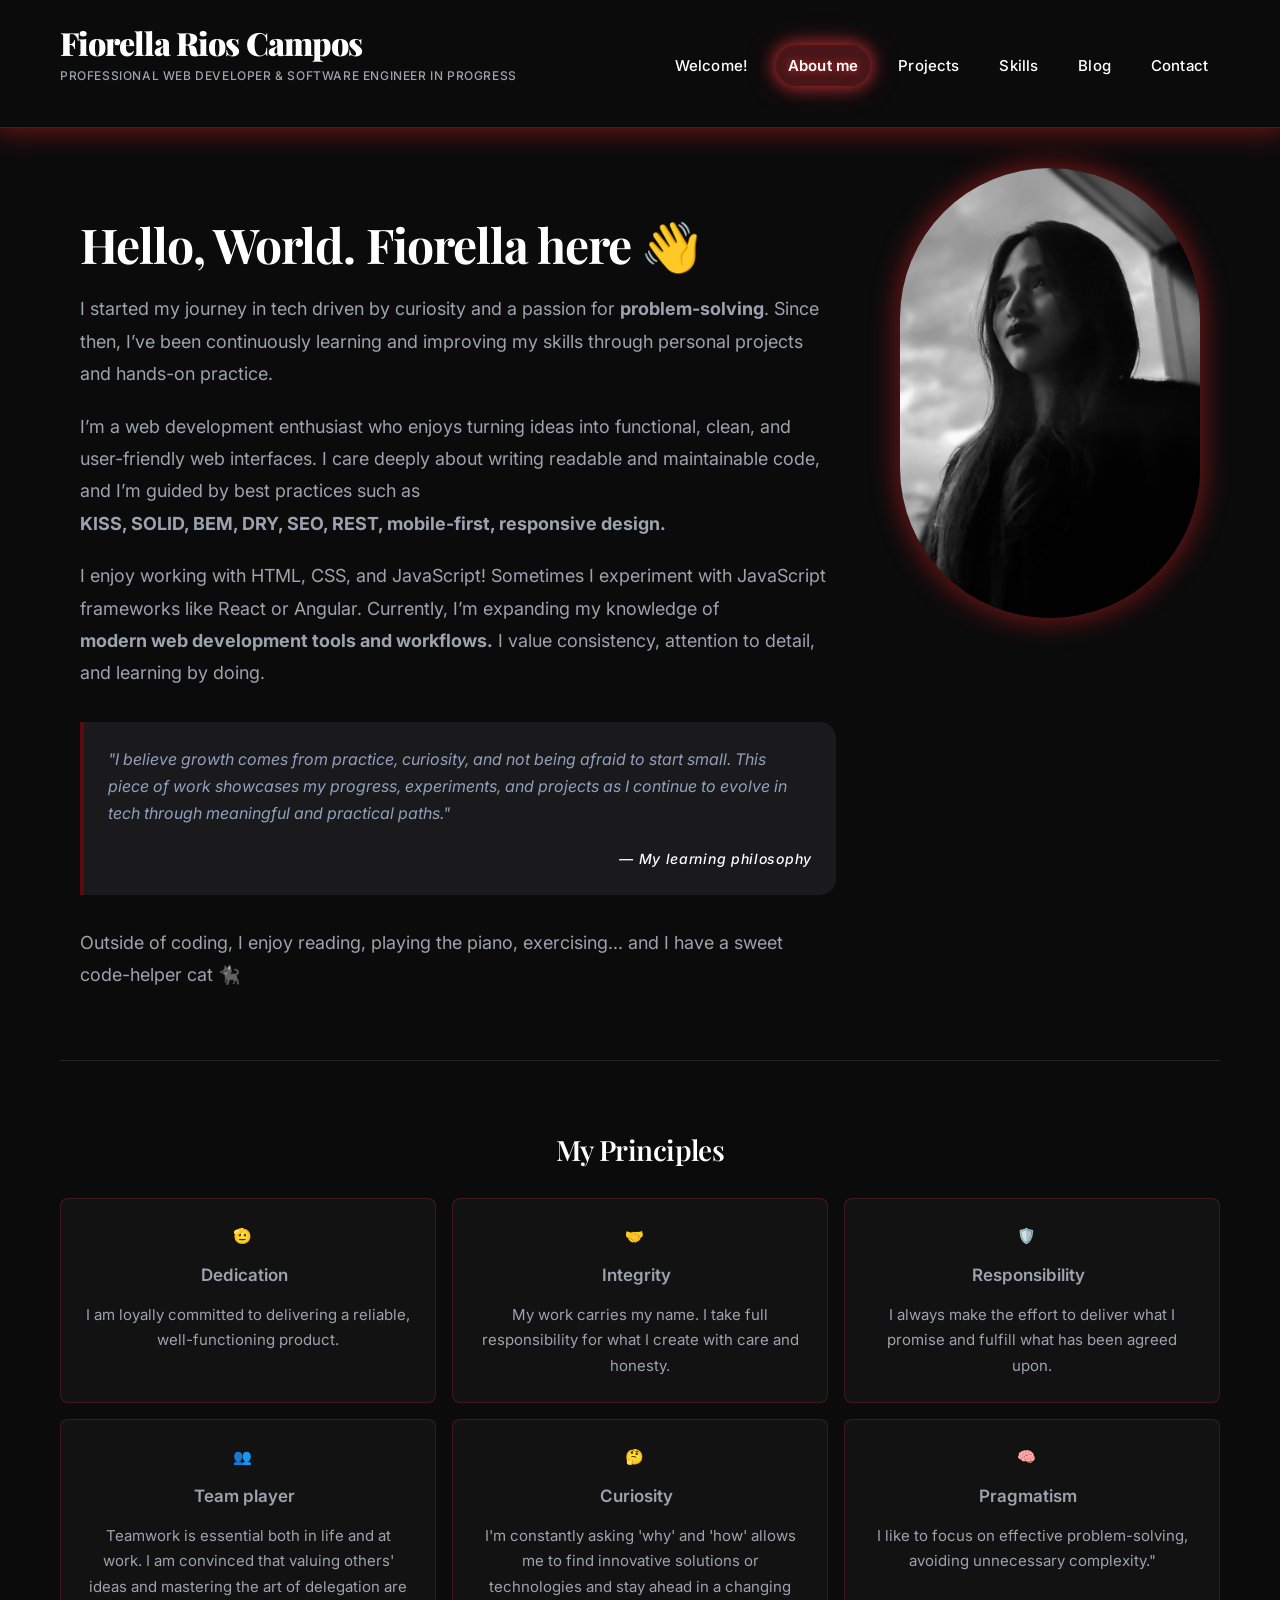
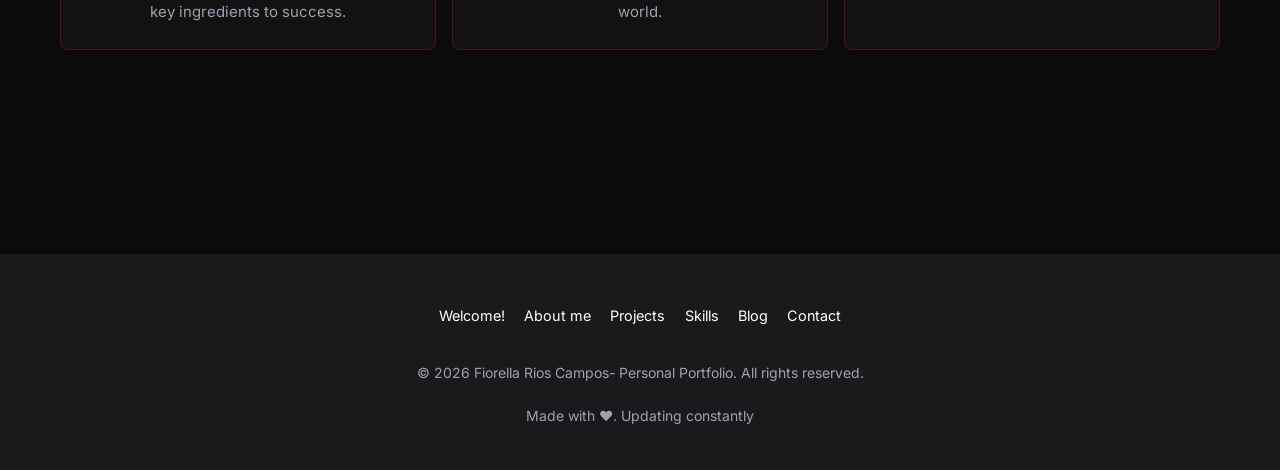
==== about.html @ c5bcc2fb "My first portfolio push" ====
<!DOCTYPE html>
<html lang="en">
<head>
    <meta charset="UTF-8">
    <meta name="viewport" content="width=device-width, initial-scale=1.0">
    <title>About me | Fiorella Rios Campos</title>


     <meta name="description" content="About Fiorella Rios Campos.">
    <meta name="keywords" content="Fiorella Rios Campos, Web Development, Portfolio, Projects, Software, Programming, Fullstack, Frontend, About, Who">
    <meta name="author" content="Fiorella Rios Campos">
    <meta name="robots" content="index,follow">
    
    <meta property="og:title" content="About me - Fiorella">
  <meta property="og:description"
    content="This is something you should know about me professionally.">
  <meta property="og:image" content="/assets/img/about_2.jpg">
  <meta property="og:url" content="https://github.com/Fiorella318/Fiorella-Rios-Campos.github.io">
  <meta property="og:type" content="website">
  <meta property="og:site_name" content="My personal Portfolio">

    <meta name="twitter:card" content="summary_large_image">
  <meta name="twitter:title" content="Fiorella, About me">
  <meta name="twitter:description" content="About Fiorella.">
  <meta name="twitter:image" content="/assets/img/about_2.jpg">
  <meta name="twitter:creator" content="@Fiore1228080348">

    <link rel="canonical" href="https://github.com/Fiorella318/Fiorella-Rios-Campos.github.io">

    <link rel="icon" type="image/png" href="/assets/icons/favicon-96x96.png" sizes="96x96" />
<link rel="icon" type="image/svg+xml" href="/assets/icons/favicon.svg" />
<link rel="shortcut icon" href="/assets/icons/favicon.ico" />
<link rel="apple-touch-icon" sizes="180x180" href="/assets/icons/apple-touch-icon.png" />
<meta name="apple-mobile-web-app-title" content="Fiorella's portfolio" />
<link rel="manifest" href="./site.webmanifest" />


    <link rel="preconnect" href="https://fonts.googleapis.com" />
    <link rel="preconnect" href="https://fonts.gstatic.com" crossorigin />
    <link
    href="https://fonts.googleapis.com/css2?family=Inter:wght@300;400;500;600;700&family=Playfair+Display:wght@400;700;900&display=swap"
    rel="stylesheet" />

    <link rel="stylesheet" href="/assets/css/styles.css" />
</head>
<body>
    <header class="header">
        <div class="header__container">
            <div class="header__brand">
                <h1 class="header__name">Fiorella Rios Campos</h1>
                <p class="header__tagline">Professional Web Developer & Software Engineer in progress</p>
            </div>

        <nav class="nav">
            <ul class="nav__list">
                <li class="nav__item">
                    <a href="./index.html" class="nav__link">Welcome!</a>
                </li>
                <li class="nav__item">
                    <a href="#about-me" class="nav__link nav__link--active">About me</a>
                </li>
                <li class="nav__item">
                    <a href="./projects.html" class="nav__link">Projects</a>
                </li>
                <li class="nav__item">
                    <a href="./skills.html" class="nav__link">Skills</a>
                </li>
                <li class="nav__item">
                    <a href="./blog.html" class="nav__link">Blog</a>
                </li>
                <li class="nav__item">
                    <a href="./contact.html" class="nav__link">Contact</a>
                </li>
            </ul>
        </nav>
        </div>

    </header>
    
    <main class="main">
        <section class="about" id="about-me">
            <div class="about__container">
                <div class="about__image-container">
                    <img src="/assets/img/about_2.jpeg" alt="Fiorella" class="about__image">
                </div>

                <div class="about__content">
                <h2 class="about__title">Hello, World. Fiorella here 👋</h2>
                <p class="about__text">I started my journey in tech driven by curiosity and a passion for <b>problem-solving</b>. Since then, I’ve been continuously learning and improving my skills through personal projects and hands-on practice.</p>

                <p class="about__text">I’m a web development enthusiast who enjoys turning ideas into functional, clean, and user-friendly web interfaces. I care deeply about writing readable and maintainable code, and I’m guided by best practices such as <b>KISS, SOLID, BEM, DRY, SEO, REST, mobile-first, responsive design.</b>

                <p class="about__text">I enjoy working with HTML, CSS, and JavaScript! Sometimes I experiment with JavaScript frameworks like React or Angular. Currently, I’m  expanding my knowledge of <b>modern web development tools and workflows.</b>  I value consistency, attention to detail, and learning by doing.</p>
 </p>
                <blockquote class="about__quote"> 
                    <p class="about__quote-text">"I believe growth comes from practice, curiosity, and not being afraid to start small. This piece of work showcases my progress, experiments, and projects as I continue to evolve in tech through meaningful and practical paths."</p>
                    <cite class="about__quote-author">— My learning philosophy</cite>
                </blockquote>
                
            
                <p class="about__text">Outside of coding, I enjoy reading, playing the piano, exercising... and I have a sweet code-helper cat 🐈‍⬛</p>
                </div>
            </div>
            

                <div class="about__principles principles">
                    <h3 class="principles__title">My Principles</h3>
                    <ul class="principles__list">
                        <li class="principles__item">
                            <span class="principles__icon" role="img" aria-label="dedication">🫡</span>
                            <strong>Dedication</strong>
                            <span>I am loyally committed to delivering a reliable, well-functioning product.</span>
                        </li>

                        <li class="principles__item">
                            <span class="principles__icon" role="img" aria-label="integrity">🤝</span>
                            <strong>Integrity</strong>
                            <span>My work carries my name. I take full responsibility for what I create with care and honesty.</span>
                        </li>

                        <li class="principles__item">
                            <span class="principles__icon" role="img" aria-label="responsibility">🛡️</span>
                            <strong>Responsibility</strong>
                            <span>I always make the effort to deliver what I promise and fulfill what has been agreed upon.</span>
                        </li>

                        <li class="principles__item">
                            <span class="principles__icon" role="img" aria-label="team">👥</span>
                            <strong>Team player</strong>
                            <span>Teamwork is essential both in life and at work. I am convinced that valuing others' ideas and mastering the art of delegation are key ingredients to success.</span>
                        </li>

                        <li class="principles__item">
                            <span class="principles__icon" role="img" aria-label="curiosity">🤔</span>
                            <strong>Curiosity</strong>
                            <span>I'm constantly asking 'why' and 'how' allows me to find innovative solutions or technologies and stay ahead in a changing world.</span>
                        </li>

                        <li class="principles__item">
                            <span class="principles__icon" role="img" aria-label="pragmatism">🧠</span>
                            <strong>Pragmatism</strong>
                            <span>I like to focus on effective problem-solving, avoiding unnecessary complexity."</span>
                        </li>
                    </ul>
                </div>
            
        </section>
    </main>

    <footer class="footer">
        <div class="footer__container">
            <nav class="footer__nav">
                <ul class="footer__list">
                    <li class="footer__item"><a href="./index.html" class="footer__link">Welcome!</a></li>
                    <li class="footer__item"><a href="#about-me" class="footer__link">About me</a></li>
                    <li class="footer__item"><a href="./projects.html" class="footer__link">Projects</a></li>
                    <li class="footer__item"><a href="./skills.html" class="footer__link">Skills</a></li>
                    <li class="footer__item"><a href="./blog.html" class="footer__link">Blog</a></li>
                    <li class="footer__item"><a href="./contact.html" class="footer__link">Contact</a></li>
                </ul>
            </nav>

            <p class="footer__copyright">
                © 2026 Fiorella Rios Campos- Personal Portfolio. All rights reserved.
            </p>
            <p class="footer__credits">Made with ❤️. Updating constantly</p>
        </div>

    </footer>
    <script src="/assets/js/main.js"></script>
</body>
</html>
---- assets/css/styles.css ----
* {
  margin: 0;
  padding: 0;
  box-sizing: border-box;
}

:root {
  /* Typo */
  --font-main: "Inter", system-ui, sans-serif;
  --font-titles: "Playfair Display", Georgia, serif;

  /* Background and fixed */
  --bg-color: #0B0B0C;
  --color-white: #FFFFFF;
  --color-gray-light: #9CA3AF; /* <p> */
  --color-gray-dark: #1A1A1C;  /* <footer> */
  --blue-light: 166, 183, 216;
  --gray-color: 255, 255, 255; /*line*/

  /* Red tech */
  --primary-red: 255, 59, 63; 
  --color-accent: rgb(var(--primary-red));
  --secondary-red: rgb(90, 12, 12);

  /* Glow shadow */
  --shadow-glow: 0 0 24px 6px rgba(var(--primary-red), 0.4), 0 0px 20px 8px rgba(0, 0, 0, 1);

  /* Border radius */
  --radius-sm: 0.25rem;
  --radius-md: 0.5rem;
  --radius-lg: 1rem;
  --radius-full: 9999px;

}

body {
  color: var(--color-gray-light);
  background-color: var(--bg-color);
  font-family: var(--font-main);
  font-size: 1rem;
  line-height: 1.7;
  -webkit-font-smoothing: antialiased;
  text-rendering: optimizeLegibility;
  
}

/*AHORA*/

h1,
h2,
h3,
h4 {
  font-family: var(--font-titles);
  font-weight: 700;
  line-height: 1.2;
  color: var(--color-white);
  /*Letter-spacing para títulos */
  letter-spacing: -0.02em;
}

h1 {
  font-size: 3rem; /* 48px */
  margin-bottom: 1.5rem;
  font-weight: 900;
}

h2 {
  font-size: 3rem; /* 36px */
  margin-top: 3rem;
  margin-bottom: 1.25rem;
}

h3 {
  font-size: 1.75rem; /* 28px */
  margin-top: 2.5rem;
  margin-bottom: 1rem;
  font-weight: 600;
}

h4 {
  font-size: 1.25rem; /* 20px */
  margin-top: 2rem;
  margin-bottom: 0.75rem;
  font-family: var(--font-main);
  font-weight: 600;
}

p {
  margin-bottom: 1.25rem;
  max-width: 70ch;
  color: var(--color-gray-light);
}

strong {
  font-weight: 600px;
}

b {
    color: var(--blue-light);
    display: inline-block;
    position: relative;
    opacity: 0;
    /* Usamos 'ease-out' para que la caída sea rápida al principio */
    animation: ballBounce 1.2s ease-out forwards;
}

/* La primera b cae al instante (0s) */
p:nth-of-type(1) b {
    animation-delay: 0s;
}

/* La segunda b espera a que la primera casi termine su primer impacto */
p:nth-of-type(2) b {
    animation-delay: 0.4s;
}

/* La tercera b espera un poco más */
p:nth-of-type(3) b {
    animation-delay: 0.8s;
}

@keyframes ballBounce {
    0% {
        transform: translateY(-200px); /* Desde el header */
        opacity: 0;
    }
    30% {
        transform: translateY(0);      /* Primer impacto en el suelo */
        opacity: 0.3;
    }
    50% {
        transform: translateY(-25px);  /* Primer rebote hacia arriba */
        opacity: 0.5;
    }
    70% {
        transform: translateY(0);      /* Segundo impacto */
        opacity: 0.7;
    }
    85% {
        transform: translateY(-10px);  /* Segundo rebote (más pequeño) */
        opacity: 0.85;
    }
    100% {
        transform: translateY(0);      /* Se queda quieta */
        opacity: 1;
    }
}



em {
  font-style: italic;
}

/* NUEVO: Párrafos introductorios más grandes */
.welcome__description,
.about__text,
.skills__container,
.contact__description {
  font-size: 1.125rem; /* 18px */
  line-height: 1.8;
  color: var(--color-gray-light);
}

a {
  color: var(--color-white);
  text-decoration: none;
  /*Transición suave (sin animación completa aún) */
  text-decoration-thickness: 2px;
  text-underline-offset: 2px;
}

/*a:hover {
  color: #1d4ed8;
  text-decoration: underline;
  text-decoration-thickness: 2px;
}

a:active {
  color: #1e40af;
}
*/

ul {
  list-style: none;
}

/*HEADER*/

.header {
  position: sticky;
  background-color: var(--bg-color);
  top: 0;
  z-index: 1000;
  padding: 24px 0 0;
  border-bottom: 1px solid rgba(255, 59, 63, 0.3);
  box-shadow: var(--shadow-glow);
  width: 100%;
}

.header__container {
  display: flex;
  justify-content: space-between;
  align-items: center;
  flex-wrap: wrap;
  gap: 2rem;
  margin: 0 auto;
  padding: 0 20px;
  margin-bottom: 0.75rem;
}

.header__brand {
  text-align: left;
  margin-bottom: 0;
}

.header__name {
  color: var(--color-white);
  margin-bottom: 8px;
  letter-spacing: -0.03em;
  font-size: 2rem;
}

.header__tagline {
  font-size: 0.875rem; /* 14px */
  /* NUEVO: Espaciado de letras para subtítulos */
  letter-spacing: 0.05em;
  text-transform: uppercase;
  font-weight: 500;
}

.nav {
  text-align: left;
}

.nav__list {
  display: flex;
    gap: 1rem;
    align-items: center;
}

.nav__item {
  display: block;
  margin: 0;
}

.nav__link {
  padding: 8px 12px;
  display: inline-block;
  font-weight: 500;
  /* NUEVO: Mejor espaciado */
  font-size: 0.9375rem; /* 15px */
  letter-spacing: 0.01em;
  transition: all 0.3s ease; /* Suaviza la aparición del brillo */
  border-radius: var(--radius-full); /* Preparamos la forma redonda */
  
}

.nav__link:hover {
  color: var(--secondary-red);
  text-decoration: none;
  transform: translateY(-5px);
}



.nav__link--active {
  font-weight: 600;
  
  /* Fondo de la cápsula (Rojo vivo sutil) */
  background-color: rgba(var(--primary-red), 0.25); 

  /* Sombra circular (Glow intenso) */
  box-shadow: 
    0 0 15px 2px rgba(var(--primary-red), 0.6), /* Brillo núcleo */
    0 0 30px 5px rgba(var(--primary-red), 0.2); /* Resplandor expandido */

  /* Brillo en las letras para que parezcan encendidas */
  text-shadow: 0 0 8px rgba(var(--primary-red), 0.8);
}

.header__container,
.welcome__container,
.about__container,
.projects__container,
.skills__container,
.footer__container,
.blog__container,
.contact,
.find-me {
  width: 100%;
  max-width: 1200px;
  margin-left: auto;
  margin-right: auto;
}

.main {
  margin: 0 auto;
  max-width: 1200px;
  padding: 0 20px 100px;

  display: flex;
  flex-direction: column;
  gap: 4rem;
  
}

/*FOOTER */
.footer {
  background: var(--color-gray-dark);
  color: var(--color-gray-light);
  padding: 19px 0 0;
  text-align: center;
}

.footer__container {
  margin: 0 auto;
  padding: 0 20px;
  display: flex;
  flex-direction: column;
  align-items: center;
  gap: 1.5rem;
}


.footer__list {
  display: flex;
  gap: 1.5rem;
  flex-wrap: wrap;
  justify-content: center;
  margin: 0;
}

.footer__link {
  color: var(--color-white);
  margin: 0;
  display: inline-block;
  font-size: 0.9375rem;
  font-weight: 400;
}

.footer__link:hover {
  color: var(--color-accent);
  text-decoration: none;
}

.footer__copyright {
  margin-bottom: 0.5rem;
  font-size: 0.875rem;
}

.footer__credits {
  font-size: 0.875rem;
  line-height: 1.5;
  margin-top: -1.25rem;
}



/*SECCIÓN WELCOME */

.welcome {
text-align: left;
  position: relative;
  /* overflow: visible;  <-- Cambia hidden por visible si quieres que el resplandor de las luces se vea completo */
  min-height: 100vh;    /* Ocupa toda la altura de la pantalla para un efecto "Hero" impactante */
  display: flex;
  flex-direction: column; /* Permite que el contenedor y las stats se apilen verticalmente */
  justify-content: center;
  margin-bottom: 0;
  padding: 60px 0;      /* Espacio para que no respire tan pegado al header */}

  /* La esfera de luz en la esquina superior izquierda */

  


.welcome::before {
  content: "";
  position: absolute;
  /* Posición Final: Esquina superior izquierda */
  top: 10px; 
  left: -150px;
  
  width: 500px;
  height: 500px;
  background: radial-gradient(
    circle, 
    rgba(var(--primary-red), 0.2) 0%, 
    rgba(var(--primary-red), 0) 70%
  );
  filter: blur(50px);
  border-radius: 50%;
  z-index: 0;
  pointer-events: none;

  /* Animación: nombre | duración | curva | modo-final */
  animation: slideInLight 1.8s cubic-bezier(0.22, 1, 0.36, 1) forwards;
}

/* Definición del movimiento */
@keyframes slideInLight {
  0% {
    /* Empieza fuera de la pantalla a la izquierda y con menos brillo */
    transform: translateX(-100%) scale(0.8);
    opacity: 0;
  }
  100% {
    /* Llega a su posición original (0) y se queda ahí */
    transform: translateX(0) scale(1);
    opacity: 1;
  }
}


/* --- CONTENEDOR DEL GRÁFICO --- */
.welcome__image-wrapper {
    position: relative;
    max-width: 34rem;
    width: 100%;
    height: auto;
    overflow: visible;
    border: none;
    
}

.blueprint-grid {
    position: absolute;
    width: 100%;
    height: 100%;
    background-image: 
    linear-gradient(rgba(var(--gray-color), 0.03) 1px, transparent 1px);
    background-size: 100% 40px; /* 100% de ancho, 40px de separación entre líneas */
}

.line-path {
    fill: none;
    stroke-width: 3.5;
    stroke-linecap: round;
    stroke-dasharray: 1000;
    stroke-dashoffset: 1000;
    animation: drawPath 3s ease-out forwards;
}

/* Colores Neón */
.dedication-path { stroke: #39ff14; filter: drop-shadow(0 0 8px #39ff14); }
.practicing-path { stroke: #ffcc00; filter: drop-shadow(0 0 8px #ffcc00); animation-delay: 0.1s; }
.learning-path { stroke: #00d2ff; filter: drop-shadow(0 0 8px #00d2ff); animation-delay: 0.2s; }

.intersection-point {
    fill: #ffffff;
    opacity: 0;
    filter: drop-shadow(0 0 15px #ffffff);
    animation: fadeInPoint 0.4s forwards 1.7s; /* Aparece justo en el choque */
}

.success-path {
    fill: none;
    stroke: #ffffff;
    stroke-width: 3;
    stroke-dasharray: 500;
    stroke-dashoffset: 500;
    filter: drop-shadow(0 0 10px #ffffff);
    animation: drawPath 1.2s ease-out forwards 2.1s;
}

/* Etiquetas con Iluminación */
.line-label {
    font-size: 13px;
    font-weight: 700;
    font-family: 'Inter', sans-serif;
    text-transform: uppercase;
    opacity: 0;
    animation: fadeInText 0.8s forwards 0.5s;
}

.glow-green { fill: #39ff14; text-shadow: 0 0 8px #39ff14; }
.glow-yellow { fill: #ffcc00; text-shadow: 0 0 8px #ffcc00; }
.glow-blue { fill: #00d2ff; text-shadow: 0 0 8px #00d2ff; }
.glow-white { fill: #ffffff; text-shadow: 0 0 12px #ffffff; }

.success-text {
    animation: fadeInText 0.8s forwards; /* Usamos este nombre en el script */
    animation-delay: 3s; /* El tiempo que definimos antes */
}

/* Animaciones */
@keyframes drawPath { to { stroke-dashoffset: 0; } }
@keyframes fadeInText { to { opacity: 1; } }
@keyframes fadeInPoint { 
    from { opacity: 0; transform: scale(0); transform-origin: center; } 
    to { opacity: 1; transform: scale(1); transform-origin: center; } 
}




.welcome__container{
  display: grid;
  /* Creamos 2 columnas para arriba y que los stats ocupen todo abajo */
  grid-template-columns: 1fr 1fr; 
  align-items: center;
  gap: 2rem;
  max-width: 1200px;
  margin: 0 auto;
  padding: 60px 20px;
}

.welcome__text-content {
  display: flex;
  flex-direction: column;
  align-items: flex-start; /* Todo alineado a la izquierda */
  text-align: left;
}

.welcome__title {
  margin-bottom: 0.5rem; /* Pegadito al subtítulo */
}


.welcome__subtitle {
  margin-bottom: 1.5rem;
  font-size: 1.4rem;
  color: var(--color-white);
}

.welcome__description {
  margin-bottom: 2rem;
}

.welcome__actions {
  margin-bottom: 3rem;
  display: flex;
  gap: 4rem;
  justify-content: center;
  flex-wrap: wrap;
  text-underline-offset: 2px;
}

.welcome__actions .button {
  position: relative; /* Necesario para posicionar la línea respecto al texto */
  color: var(--color-white);
  text-decoration: none; /* Quitamos el subrayado nativo */
  font-weight: 600;
  padding: 4px 0;
  transition: color 0.3s ease;
  display: inline-block;
}

/* Creamos la línea "invisible" abajo */
.welcome__actions .button::after {
  content: '';
  position: absolute;
  width: 100%;
  height: 2px; /* Grosor de la línea */
  bottom: 0;
  left: 0;
  background-color: var(--secondary-red); /* Tu rojo intenso */
  
  
  /* Aquí ocurre la magia: */
  transform: scaleX(0); /* La línea empieza con tamaño 0 */
  transform-origin: bottom left; /* Se dibuja desde la izquierda */
  transition: transform 0.3s ease-out; /* Velocidad de la animación */
}

/* Animación al hacer Hover */
.welcome__actions .button:hover {
  color: var(--secondary-red); /* El texto también puede cambiar a rojo */
  
}

.welcome__actions .button:hover::after {
  transform: scaleX(1); /* La línea crece al 100% */
}

.welcome__stats {
  grid-column: 1 / span 2; /* Cruza de lado a lado */
  display: flex;
  justify-content: space-between; /* Los separa equitativamente */
  width: 100%;
  margin-top: 4rem;
  padding-top: 2rem;
  border-top: 1px solid rgba(var(--gray-color), 0.1); /* Línea divisoria sutil */
}

.stat {
  flex: 1;
  text-align: center;
}

.stat__number {
  font-size: 1.8rem;
  font-weight: 650;
  color: var(--color-white);
  /* Brillo intenso como foco LED */
  text-shadow: 0 0 15px rgba(var(--primary-red), 0.9); 
  margin-bottom: 0.5rem;
  animation: pulse 1s ease-in-out infinite;
  will-change: transform, text-shadow; /* Optimización para el navegador */
}
@keyframes pulse {
  0% {
    transform: scale(1);
    text-shadow: 0 0 15px rgba(var(--primary-red), 0.9);
  }
  50% {
    transform: scale(1.5); /* Crece un 10% */
    text-shadow: 0 0 25px rgba(var(--primary-red), 1), 
                 0 0 10px rgba(var(--primary-red), 0.6); /* Brillo más intenso */
  }
  100% {
    transform: scale(1);
    text-shadow: 0 0 15px rgba(var(--primary-red), 0.9);
  }
}


.stat__label {
  font-size: 0.875rem; /* 14px */
  color: rgba(var(--gray-color), 0.9);
  text-transform: uppercase;
  letter-spacing: 0.1em;
  font-weight: 500;
}


/*BLOG SECTION*/

.blog__post {
    display: flex; /* Alinea imagen y contenido en fila */
    gap: 2rem;    /* Espacio entre la foto y el texto */
    align-items: flex-start;
    margin-bottom: 4rem;
    padding: 20px;
    border-radius: var(--radius-lg);
    transition: background 0.3s ease;
    flex-direction: row-reverse;
}

/* Controlamos el tamaño de la columna de la imagen */
.post__image-container {
    flex: 0 0 300px; /* La imagen no se encoge y mide 300px de ancho */
    height: 200px;
    overflow: hidden;
    border-radius: var(--radius-md);
    border: 1px solid rgba(var(--primary-red), 0.2 ) ;
    background-color: inherit;
}

.post__img {
    width: 100%;
    height: 100%;
    object-fit: contain;
    transition: transform 0.5s ease;
}

/* Controlamos la columna del texto */
.post__content {
    flex: 1; /* El texto ocupa todo el espacio restante */
    display: flex;
    flex-direction: column;
    justify-content: center;
}

.post__title {
    margin-top: 0; /* Quitamos el margen superior para que alinee con la imagen */
    margin-bottom: 0.5rem;
}

/* Hover effect general del post */
.blog__post:hover {
    background: rgba(var(--gray-color), 0.03);
}

.blog__post:hover .post__img {
    transform: scale(1.05);
}

.post__link:hover {
  color: var(--secondary-red);
}



/*ABOUT ME */
.about {
text-align: left;
  position: relative;
  /* overflow: visible;  <-- Cambia hidden por visible si quieres que el resplandor de las luces se vea completo */
  min-height: 100vh;    /* Ocupa toda la altura de la pantalla para un efecto "Hero" impactante */
  display: flex;
  flex-direction: column; /* Permite que el contenedor y las stats se apilen verticalmente */
  justify-content: center;
  margin-bottom: 0;
  padding: 60px 0;      /* Espacio para que no respire tan pegado al header */}

.about__container {
    display: flex;
    align-items: flex-start;
    flex-direction: row-reverse;
    gap: 2rem;
    
}


.about__image-container {
  flex: 0.25 0 300px; 
  position: relative;
  height: 450px;
}

.about__image {
  width: 100%;
  height: 100%;
  object-fit:cover;
  border-radius: var(--radius-full);
  /* BORDE: Un borde sutil que ayuda a definir la forma antes del brillo */
  border: 2px solid rgba(var(--secondary-red), 0.5);
  
  /* SOMBRA: Usamos tu variable de glow para que ilumine hacia afuera */
  box-shadow: var(--shadow-glow);
  
  transition: transform 0.5s ease, box-shadow 0.5s ease;
}

.about__content {
  flex: 1;
}

.about__image:hover {
  transform: scale(1.02);
  box-shadow: 0 0 40px 10px rgba(var(--primary-red), 0.6);
}

.about__quote{
  background-color: var(--color-gray-dark);
  padding: 2rem;
  margin: 2.5rem 0;
  border-radius: 0 var(--radius-lg) var(--radius-lg) 0;
  border-left: 4px solid var(--secondary-red);
}

.about__quote-text {
  font-style: italic;
  /* El 0.8 va AFUERA del var, después de la coma */
  color: rgba(var(--blue-light), 0.85); 
  
}

.about__quote-author {
  font-size: 0.875rem;
  display: block;
  text-align: right;
  font-weight: 500;
  letter-spacing: 0.05em;
  margin-top: 1rem; /* Separa el nombre de la frase */
  color: var(--color-white); /* Para que resalte un poco más que la cita */
}



.about__principles {
  width: 100%;
  padding-top: 2rem;
  border-top: 1px solid rgba(var(--gray-color), 0.1); /* Línea divisoria sutil */
  
  margin-top: 3rem;
}

.principles__title {
  text-align: center;
  margin-bottom: 2rem;
}

.principles__list {
  /* NUEVO: Grid para valores */
  display: grid;
  grid-template-columns: repeat(auto-fit, minmax(300px, 1fr));
  gap: 1rem;
  padding: 0;
}

.principles__item {
  padding: 1.5rem;
  /* Cambiamos el blanco por un negro con transparencia */
  background-color: rgba(var(--gray-color), 0.03); 
  /* Borde sutil rojo en lugar de gris */
  border: 1px solid rgba(var(--primary-red), 0.2); 
  border-radius: var(--radius-md);
  display: flex;
  flex-direction: column;
  gap: 0.75rem;
  text-align: center;
  transition: transform 0.3s ease, border-color 0.3s ease;
  
}

.principles__item:hover {
  /* Efecto de elevación sutil */
  transform: translateY(-5px);
  border-color: rgba(var(--primary-red), 0.6);
  color: var(--color-white);
  background-color: var(--color-gray-dark);
}

.principles__item strong {
  margin-right: 0.5rem;
  font-weight: 600;
  font-size: 1.0625rem;
}
.principles__item span {
  /* Gris claro para que sea legible sobre fondo oscuro */
  color: var(--color-gray-light); 
  font-size: 0.9375rem;
}

.principles__icon {
  font-size: 1.5rem;
  margin-right: 0.75rem;
  display: inline-block;
  animation: tilt 2s ease-in-out infinite;
  transform-origin: bottom center; /* Se mueve desde la base */
}

@keyframes tilt {
  0%, 100% { transform: rotate(0deg); }
  25% { transform: rotate(10deg); }
  75% { transform: rotate(-10deg); }
}


/*SKILLS*/

.skills {
  padding: 20px 0;
}

.skills__container {
  max-width: 900px;
  margin: 0 auto;
}

.skills__title {
  text-align: center;
  margin-bottom: -1rem;
}

.skills__subtitle {
  text-align: center;
  color: var(--color-gray-light, #666666);
  margin-bottom: 2rem;
  font-size: 1.0625rem;
  font-weight: 400;
}

/* --- Lista de Habilidades --- */
.skills__list {
  margin-bottom: 3rem;
}

.skill {
  display: grid;
  grid-template-columns: 1fr auto;
  grid-template-rows: auto auto;
  gap: 0.5rem;
  align-items: center;
  margin-bottom: 2rem; /* Espacio entre cada bloque de habilidad */
}


.skill__name {
  grid-column: 1;
  grid-row: 1;
  margin-bottom: 0;
  color: var(--color-white, #ffffff);
}

.skill__percentage {
  grid-column: 2;
  grid-row: 1;
  text-align: right;
  color: var(--color-gray-light, #666666);
  font-size: 0.875rem;
  font-weight: 500;
}

.skill__bar {
  grid-column: 1 / -1; /* Ocupa las dos columnas */
  grid-row: 2;
  height: 12px; /* Las barras modernas se ven mejor un poco más finas */
  background-color: rgba(var(--gray-color), 0.1);
  border-radius: 10px;
  position: relative;
  overflow: hidden;
}

/* --- Modificadores de Color y Ancho --- */
.skill__progress--html {
  --index: 0;
  width: 100%;
  background: linear-gradient(90deg, #f97316 0%, #fb923c 100%);
}

.skill__progress--css {
  --index: 1;
  width: 98%;
  background: linear-gradient(90deg, #06b6d4 0%, #22d3ee 100%);
}

.skill__progress--js {
  --index: 2;
  width: 98%;
  background: linear-gradient(90deg, #fbbf24 0%, #fde047 100%);
  animation-duration: 0.8s;
}

.skill__progress--git{
  --index: 3;
  width: 90%;
  background: linear-gradient(90deg, #f05032 0%, #fb7185 100%);
}

.skill__progress--cwc{
  --index: 4;
  width: 85%;
  background: linear-gradient(90deg, #10b981 0%, #34d399 100%);
}

.skill__progress--typescript{
  --index: 5;
  width: 70%;
  background: linear-gradient(90deg, #3178c6 0%, #60a5fa 100%);
}

.skill__progress--python{
  --index: 5;
  width: 70%;
  background: linear-gradient(90deg, #3776ab 0%, #ffd43b 100%);
}

.skill__progress--react{
  --index: 6;
  width: 60%;
  background: linear-gradient(90deg, #61dafb 0%, #a5f3fc 100%);
}

/* --- Animaciones --- */

/* 1. Llenado de la barra */
@keyframes fillProgress {
  from { width: 0; }
}

/* 2. Efecto de Brillo (Shimmer) */
.skill__progress {
  position: absolute;
  top: 0;
  left: 0;
  height: 100%;
  border-radius: 12px;
  animation: fillProgress 1.5s ease-out forwards;
  animation-delay: calc(var(--index, 0) * 0.2s);
  
  /* CLAVE: Ponemos overflow hidden aquí para que el destello 
     no se vea en la parte gris de la derecha */
  overflow: hidden; 
}

/* --- El Destello (Shimmer) --- */
.skill__progress::after {
  content: "";
  position: absolute;
  top: 0;
  left: -100%;
  width: 100%;
  height: 100%;
  background: linear-gradient(
    90deg,
    transparent,
    rgba(255, 255, 255, 0.4), /* Un poco más de brillo */
    transparent
  );
  /* El destello ahora solo viajará por el ancho de .skill__progress */
  animation: shimmer 2.5s infinite;
  animation-delay: 1.5s; 
}

@keyframes shimmer {
  0% { left: -100%; }
  100% { left: 100%; }
}

@media (min-width: 992px) {
  .skills__list {
    display: grid;
    /* Crea dos columnas iguales */
    grid-template-columns: 1fr 1fr; 
    /* Espacio entre las columnas */
    column-gap: 4rem; 
    row-gap: 1rem;
  }
}

.learning {
  /* Fondo base con los dos resplandores en las esquinas */
  background: 
    radial-gradient(circle at top left, rgba(128, 0, 32, 0.25) 0%, transparent 55%),
    radial-gradient(circle at bottom right, rgba(128, 0, 32, 0.15) 0%, transparent 55%),
    #000000;

  border: 1px solid rgba(255, 255, 255, 0.03);
  padding: 3rem;
  border-radius: 20px;
  position: relative;
  overflow: hidden;
  transition: all 0.5s ease; /* Suaviza el cambio de brillo */

  /* Combinamos todas las sombras en una sola declaración */
  box-shadow: 
    0 20px 50px rgba(0, 0, 0, 0.6),           /* Sombra de profundidad */
    -10px -10px 30px rgba(128, 0, 32, 0.05), /* Aura superior */
    10px 10px 30px rgba(128, 0, 32, 0.05);   /* Aura inferior */
}


.learning:hover {
  /* Al pasar el mouse, el rojo vino se vuelve un poquito más intenso */
  background: linear-gradient(135deg, rgba(128, 0, 32, 0.5) 0%, rgba(0, 0, 0, 0) 100%);
  transform: translateY(-5px); /* Un pequeño salto hacia arriba para dar feedback */
}

.learning__container {
      margin-top: 0.5rem;
}

.learning__title {
    margin-bottom: 2rem;
    margin-top: 0.25rem;
    
}


.learning__list {
    display: grid;
    grid-template-columns: repeat(auto-fill, minmax(200px, 1fr));
    list-style-type: disc; 
    gap: 1rem;
}

.learning__item {
    color: var(--color-gray-light);
    margin-bottom: 0.5rem;
    line-height: 1.6;
}

/*CONTACT*/
.contact {
  padding: 20px 0;
}

.contact__container {
  max-width: 1200px;
  margin: 0 auto;
}
.contact__title {
  text-align: center;
}

.contact__description {
     /* Evita que el texto se estire demasiado y sea difícil de leer */
    margin: 0 auto 3rem auto; /* Centra horizontalmente y da espacio abajo */
    text-align: center;
    color: var(--color-gray-light, #a1a1a1);
    line-height: 1.6;
}

/*CONTACT*/
.contact {
  padding: 20px 0;
}

.contact__container {
  max-width: 1200px;
  margin: 0 auto;
}
.contact__title {
  text-align: center;
}

.contact__description {
  text-align: center;
  color: var(--color-gray-light, #666666);
  margin-bottom: 3rem;
}

/*CONTACT*/
.contact {
  padding: 20px 0;
}

.contact__container {
  max-width: 1200px;
  margin: 0 auto;
}
.contact__title {
  text-align: center;
}

.contact__description {
  text-align: center;
  color: var(--color-gray-light, #666666);
  margin-bottom: 3rem;
}

/* --- Contenedor del Formulario --- */
.contact__message {
    max-width: 600px;
    margin: 3rem auto; /* Centra el bloque horizontalmente */
    background: rgba(255, 255, 255, 0.03); /* Un poco más claro */
    border: 1px solid rgba(128, 0, 32, 0.2); /* Borde vino más visible */
    padding: 2.5rem;
    border-radius: 20px;
    backdrop-filter: blur(10px); /* Efecto cristal */
}

/* --- Grid del Formulario --- */
.contact__form {
    display: grid;
    /* Creamos una columna que ocupa todo el ancho */
    grid-template-columns: 1fr; 
    gap: 1.5rem;
}

/* --- Inputs e Iluminación (:focus) --- */
.contact__input {
    width: 100%;
    background: rgba(255, 255, 255, 0.05);
    border: 1px solid rgba(255, 255, 255, 0.1);
    padding: 1rem;
    color: white;
    border-radius: 8px;
    transition: all 0.3s ease;
    resize: vertical;
}

/* Explicación de :focus -> Es cuando haces clic en el cuadro */
.contact__input:focus {
    outline: none;
    border-color: #e11d48; /* Rojo brillante al escribir */
    background: rgba(128, 0, 32, 0.1); /* Fondo rojizo sutil */
    box-shadow: 0 0 15px rgba(225, 29, 72, 0.3); /* Resplandor exterior */
}

/* --- Botón Centrado --- */
.contact__button {
    justify-self: center; /* CLAVE: Centra el botón dentro del grid */
    padding: 1rem 3rem;
    background: #800020;
    color: white;
    border: none;
    border-radius: 50px;
    font-weight: bold;
    cursor: pointer;
    transition: 0.3s;
}

.contact__button:hover {
    background: #e11d48;
    box-shadow: 0 0 20px rgba(225, 29, 72, 0.4);
}

.contact {
    position: relative;
    /* Crea un resplandor gigante detrás de todo */
    background: radial-gradient(circle at center, rgba(128, 0, 32, 0.08) 0%, transparent 70%);
}



.find-me {
    padding: 1rem 0;
    border-top: 1px solid rgba(255, 255, 255, 0.05);
}

.find-me__container {
  margin-top: 1rem;
}

.find-me__title {
    text-align: center;
    margin-bottom: 2rem;
    margin-top: 1rem;
        font-size: 2.85rem;
}


.find-me__list {
    display: flex;
    justify-content: center;
    flex-wrap: wrap; /* Para que se acomoden en móviles */
    gap: 2rem;
    list-style: none;
}

.find-me__link {
    display: block;
    padding: 1.5rem;
    background: rgba(255, 255, 255, 0.02);
    border: 1px solid rgba(255, 255, 255, 0.05);
    border-radius: 15px;
    text-decoration: none;
    transition: all 0.4s cubic-bezier(0.175, 0.885, 0.32, 1.275);
    min-width: 220px;
}

/* --- El efecto de elevación y borde rojo --- */
.find-me__link:hover {
    transform: translateY(-10px); /* Sube en el eje Y */
    background: rgba(128, 0, 32, 0.1); /* Fondo rojo vino sutil */
    border-color: #e11d48; /* Borde rojo brillante */
    box-shadow: 0 15px 30px rgba(225, 29, 72, 0.2); /* Sombra con resplandor */
}

.find-me__content {
    display: flex;
    align-items: center;
    gap: 1rem;
}

.find-me__icon {
    width: 35px; /* Ajusta el tamaño de tus logos */
    height: 35px;
    object-fit: contain;
}

.find-me__text {
    display: flex;
    flex-direction: column; /* Pone el usuario debajo del nombre */
}

.find-me__name {
    color: #ffffff;
    font-weight: bold;
    font-size: 1.1rem;
}

.find-me__user {
    color: var(--color-gray-light);
    font-size: 0.85rem;
    margin-top: 0.2rem;
}

.contact__footer {
    text-align: center;         /* Centra el texto por dentro */
    max-width: 500px;           /* Limita el ancho para que el centrado se note */
    margin: 2rem auto 0 auto;   /* Centra el bloque entero horizontalmente */
    font-size: 0.8rem;
    color: rgba(255, 255, 255, 0.4);
    line-height: 1.5;
}

/* Para que los links dentro del footer también se vean elegantes */
.contact__footer a {
    color: #e11d48; 
    text-decoration: none;
    transition: color 0.3s;
}

.contact__footer a:hover {
    text-decoration: underline;
    color: #fb7185; /* Un rojo más iluminado al pasar el mouse */
}



/*PROJECTS*/
/* --- 1. CONTENEDOR PRINCIPAL Y SISTEMA --- */
.projects {
  padding: 20px 0;
}

.project__container {
  max-width: 1200px;
  margin: 0 auto;
}

.book__system {
    display: flex;
    align-items: center;
    justify-content: center;
    min-height: 650px;
    gap: 20px; /* Margen exacto de 20px entre botones y libro */
    perspective: 2000px;
    margin-top: 30px;
    background: radial-gradient(circle at center, rgba(128, 0, 32, 0.25) 0%, transparent 70%);
}

/* El contenedor que empuja los botones al abrirse */
.book-container {
    width: 400px; /* Una página */
    height: 550px;
    transition: width 1s ease;
    position: relative;
}

.book-container.open {
    width: 800px; /* Dos páginas */
}

.book {
    position: relative;
    width: 100%;
    height: 100%;
    transform-style: preserve-3d;
    transition: transform 1s;
}

/* --- 2. HOJAS Y CARAS --- */
.paper {
    position: absolute;
    width: 400px; /* Ancho fijo de hoja */
    height: 100%;
    top: 0;
    right: 0;
    transform-style: preserve-3d;
    transform-origin: left;
    transition: transform 1s, z-index 0.5s;
}

.front, .back {
    position: absolute;
    width: 100%;
    height: 100%;
    top: 0;
    left: 0;
    backface-visibility: hidden;
    padding: 40px 30px;
    background: linear-gradient(135deg, #0a0a0a 0%, #121212 100%);
    border: 1px solid rgba(255, 255, 255, 0.05); /* Borde casi invisible */
    border-left: 1px solid rgba(128, 0, 32, 0.3); /* Luz en el lomo */
    box-shadow: 15px 0 35px rgba(0,0,0,0.5); /* Sombra proyectada real */
    display: flex;
    flex-direction: column;
    justify-content: flex-start;

   
}

/* Efecto de profundidad en el lomo */
.front::before {
    content: '';
    position: absolute;
    top: 0; left: 0; width: 15px; height: 100%;
    background: linear-gradient(to right, rgba(0,0,0,0.5), transparent);
}

.back::before {
    content: '';
    position: absolute;
    top: 0; right: 0; width: 15px; height: 100%;
    background: linear-gradient(to left, rgba(0,0,0,0.5), transparent);
}

.back { transform: rotateY(180deg); }
.flipped { transform: rotateY(-180deg); }

/* --- 3. ESTILOS DE PORTADA (GLOW EFFECT) --- */
.cover-design .cover-border {
    border: none;
    width: 100%;
    height: 100%;
    display: flex;
    flex-direction: column;
    justify-content: center;
    align-items: center;
    position: relative;
}

.book__cover-title {
    font-family: var(--font-family-serif); 
    font-size: 3.5rem;
    color: #fff;
    text-shadow: 0 0 15px rgba(128, 0, 32, 0.8);
    animation: titleGlow 1s ease-in-out infinite alternate;
}

@keyframes titleGlow {
    from { text-shadow: 0 0 15px rgba(128, 0, 32, 0.6); }
    to { text-shadow: 0 0 30px rgba(225, 29, 72, 0.8), 0 0 10px #fff; }
}

.open-btn {
    background: linear-gradient(135deg, #e11d48 0%, #800020 100%);
    padding: 12px 35px;
    border-radius: 50px;
    text-transform: uppercase;
    letter-spacing: 2px;
    box-shadow: 0 4px 15px rgba(128, 0, 32, 0.4);
    color: #fff;
    border: none;
    font-weight: bold;
    cursor: pointer;
    transition: all 0.3s ease;
    margin-top: 25px;
    animation: bounceInfinite 1s linear infinite;
}

@keyframes bounceInfinite {
    0% { transform: translateY(0); }
    50% { transform: translateY(-12px); } /* Sube */
    100% { transform: translateY(0); }    /* Baja */
}

.open-btn:hover {
    background: var(--secondary-red);
    box-shadow: 0 0 15px var(--secondary-red);
    transform: scale(1.05);
    animation-play-state: paused; /* Se queda estático al poner el mouse */
    background: #e11d48;
    transform: scale(1.1);
}

/* --- 4. ÍNDICE (HOVER EFFECT) --- */
.book__index-list { list-style: none; margin-top: 20px; }

.book__index-list li {
    padding: 12px 0;
    color: #ccc;
    cursor: pointer;
    position: relative;
    transition: color 0.3s;
}

.book__index-list li:hover { color: var(--color-accent); }

.book__index-list li::after {
    content: '';
    position: absolute;
    width: 0;
    height: 1px;
    bottom: 5px;
    left: 0;
    background: var(--color-accent);
    transition: width 0.4s ease;
}

.book__index-list li:hover::after { width: 100%; }

/* --- 5. CONTENIDO DE PROYECTOS Y BOTÓN SALTO --- */
.project-node h4 {
    color: #fff;
    text-shadow: 0 0 8px rgba(255,255,255,0.2);
    font-size: 1.8rem;
    background: linear-gradient(to right, #ffffff, #e11d48);
    -webkit-background-clip: text;
    -webkit-text-fill-color: transparent;
    border-bottom: 2px solid rgba(128, 0, 32, 0.3);
    padding-bottom: 5px;
    display: inline-block;
}

/* Este es el contenedor que mencionaste, con tamaño predefinido */
/* Contenedor del texto para que no se mueva nada alrededor */
/* Contenedor del texto con altura reservada */
/* El contenedor que reserva el espacio para que nada se mueva */
.project-description {
    color: var(--color-gray-light);
    font-size: 0.95rem;
    line-height: 1.6;
    white-space: normal;
    word-wrap: break-word;
    margin: 0;
    min-height: 80px; /* Evita que el botón salte al iniciar */
    display: block;
}

/* El cursor parpadeante (opcional, da el toque de máquina de escribir) */
.typing-cursor::after {
    content: "|";
    animation: blink 0.7s infinite;
    color: #e11d48;
    margin-left: 2px;
}

@keyframes blink {
    0%, 100% { opacity: 1; }
    50% { opacity: 0; }
}


/* Solución al espacio raro: quitamos cualquier flex o gap del padre */
.project-info-container {
    width: 100%;
    display: block; /* Block es más seguro para texto que flex */
    position: relative;
    padding-top: 10px;
}

.p-media {
    width: 80%;           /* Un poco más pequeña y elegante */
    height: 150px;
    margin: 0 auto 15px auto;
    border-radius: 6px;
    overflow: hidden;
}

.p-media img { width: 100%; height: 100%; object-fit: cover; }

.p-link {
    /* Posicionamiento fijo respecto a la hoja */
    position: absolute;
    bottom: 30px;      /* Distancia desde abajo */
    left: 50%;         /* Lo movemos al centro */
    transform: translateX(-50%); /* Ajuste exacto para centrarlo */
    
    padding: 12px 25px;
    background: rgba(128, 0, 32, 0.2);
    border: 1px solid rgba(225, 29, 72, 0.5);
    border-radius: 8px;
    color: #fff;
    text-decoration: none;
    font-weight: bold;
    transition: all 0.3s ease;
    white-space: nowrap;
  }

.p-link:hover {
    /* El salto ahora es relativo a su posición fija */
    transform: translateX(-50%) translateY(-10px); 
    background: rgba(128, 0, 32, 0.4);
    box-shadow: 0 10px 25px rgba(225, 29, 72, 0.5);
    border-color: #e11d48;
}


/* --- 6. BOTONES DE NAVEGACIÓN --- */
.book-nav-btn {
    width: 50px;
    height: 50px;
    border-radius: 50%;
    cursor: pointer;
    z-index: 100;
    opacity: 0;
    pointer-events: none;
    backdrop-filter: blur(5px);
    transition: all 0.5s cubic-bezier(0.4, 0, 0.2, 1);
    background: rgba(128, 0, 32, 0.4); /* Más opaco */
    border: 1px solid rgba(225, 29, 72, 0.8); /* Borde más brillante */
    color: white;
    box-shadow: 0 0 15px rgba(128, 0, 32, 0.3);
}

.book-nav-btn.visible { opacity: 1; pointer-events: all; }

.book-nav-btn:hover {
    background: rgba(128, 0, 32, 0.2);
    border-color: #e11d48;
    transform: scale(1.1) rotate(10deg); /* Un giro sutil para dinamismo */
    box-shadow: 0 0 25px rgba(225, 29, 72, 0.4);
}








/* --- 1. Ajuste del Contenedor del Gráfico (Para que no desaparezca) --- */
.welcome__image-wrapper {
    position: relative;
    width: 100%;
    max-width: 500px; /* Tamaño máximo en PC */
    margin: 0 auto;
    /* Esto es clave: mantiene la proporción 5:4 del SVG para que no desaparezca */
    aspect-ratio: 5 / 4; 
    display: flex;
    align-items: center;
    justify-content: center;
}

.skills-chart {
    width: 100%;
    height: auto; /* Permite que el SVG escale con el contenedor */
    display: block;
}

/* --- 2. Layout Responsive (Mobile First mejorado) --- */

/* Por defecto (Móvil): Una sola columna centrada */
.welcome__container {
    display: flex;
    flex-direction: column;
    gap: 3rem;
    padding: 20px;
    align-items: center;
    text-align: center;
}

.welcome__text-content {
    display: flex;
    flex-direction: column;
    align-items: center;
}

/* Stats en móvil: uno debajo de otro */
.welcome__stats {
    display: flex;
    flex-direction: column;
    gap: 2rem;
    width: 100%;
}

/* --- 3. El salto a PC (Tu diseño original) --- */
/* Cuando la pantalla es mayor a 1024px (Laptops/Desktop) */
@media (min-width: 1024px) {
    .welcome__container {
        display: grid;
        grid-template-columns: 1fr 1fr; /* Vuelve a tus 2 columnas */
        text-align: left;
        align-items: center;
        min-height: 70vh;
        gap: 2rem;
    }

    .welcome__text-content {
        align-items: flex-start;
    }

    .welcome__image-wrapper {
        margin: 0; /* Lo pega a la derecha */
    }

    .welcome__stats {
        grid-column: 1 / span 2; /* Cruza todo el ancho abajo */
        flex-direction: row; /* Stats en horizontal */
        justify-content: space-between;
        margin-top: 4rem;
    }
}

/* --- ESTILO BASE (Mobile First) --- */

.blog__post {
    display: flex;
    flex-direction: column; /* En móvil: imagen arriba, texto abajo */
    gap: 1.5rem;
    margin-bottom: 3rem;
    padding: 15px;
    border-radius: var(--radius-lg);
    transition: background 0.3s ease;
    border-bottom: 1px solid rgba(255, 59, 63, 0.1); /* Separador sutil en móvil */
}

.post__image-container {
    width: 100%; /* Ocupa todo el ancho en móvil */
    height: 220px; /* Altura fija para que todas las tarjetas se vean iguales */
    overflow: hidden;
    border-radius: var(--radius-md);
    border: 1px solid rgba(var(--primary-red), 0.2);
    background-color: rgba(var(--primary-red), 0.05); /* Un fondo leve por si la imagen falla */
}

.post__img {
    width: 100%;
    height: 100%;
    object-fit: cover; /* Cambiado a cover para que llene el contenedor estéticamente */
    transition: transform 0.5s ease;
}

.post__content {
    flex: 1;
    display: flex;
    flex-direction: column;
}

/* --- AJUSTE PARA PANTALLAS GRANDES (Desktop / Laptops) --- */
@media (min-width: 992px) {
    .blog__post {
        flex-direction: row-reverse; /* Tu diseño original en PC */
        align-items: center;
        gap: 3rem;
        padding: 25px;
        border-bottom: none;
    }

    .post__image-container {
        flex: 0 0 350px; /* Tamaño fijo de la imagen solo en PC */
        height: 240px;
    }

    .post__img {
        object-fit: contain; /* Volvemos a contain si prefieres ver la imagen completa sin recortes */
    }
}

/* Hover effects (DRY) */
.blog__post:hover {
    background: rgba(255, 255, 255, 0.03);
}

.blog__post:hover .post__img {
    transform: scale(1.05);
}

.post__link {
    transition: color 0.3s ease;
    font-weight: 500;
}

.post__link:hover {
    color: var(--color-accent);
}

.post__date {
    display: block;
    margin-bottom: 0.75rem;
    font-size: 0.9rem;
    color: var(--color-gray-light);
    opacity: 0.8;
}

/* --- ESTILO BASE (Mobile First) --- */

.about {
    text-align: left;
    position: relative;
    min-height: 100vh;
    display: flex;
    flex-direction: column;
    justify-content: center;
    padding: 40px 0;
}

.about__container {
    display: flex;
    flex-direction: column; /* Móvil: Imagen arriba, texto abajo */
    align-items: center; /* Centramos la imagen en móvil */
    gap: 3rem;
    padding: 0 20px;
}

.about__image-container {
    width: 100%;
    max-width: 300px; /* Evitamos que la foto crezca demasiado en móviles grandes */
    height: 300px; /* Forma más compacta para móvil */
    position: relative;
}

.about__image {
    width: 100%;
    height: 100%;
    object-fit: cover;
    border-radius: var(--radius-full);
    border: 2px solid rgba(var(--secondary-red), 0.5);
    box-shadow: var(--shadow-glow);
    transition: transform 0.5s ease, box-shadow 0.5s ease;
}

.about__content {
    flex: 1;
    width: 100%;
}

/* --- AJUSTE PARA PANTALLAS GRANDES (Desktop / Laptops) --- */
@media (min-width: 1024px) {
    .about__container {
        flex-direction: row-reverse; /* Recuperamos tu diseño original en PC */
        align-items: flex-start;
        gap: 4rem;
    }

    .about__image-container {
        flex: 0 0 350px; /* Tamaño más imponente para PC */
        height: 450px;
        position: sticky; /* Opcional: la foto se queda fija mientras scrolleas el texto */
        top: 120px;
    }

    .about__image {
        /* Puedes mantenerla redonda o darle un toque más ovalado si prefieres */
    }
}

/* --- AJUSTES DE COMPONENTES INTERNOS --- */

/* Quote: Ajuste de padding para móviles */
.about__quote {
    background-color: var(--color-gray-dark);
    padding: 1.5rem;
    margin: 2rem 0;
    border-radius: 0 var(--radius-lg) var(--radius-lg) 0;
    border-left: 4px solid var(--secondary-red);
}

/* Principios: Ya usaste auto-fit, así que es naturalmente responsive, 
   solo ajustamos el espaciado en móvil */
@media (max-width: 768px) {
    .principles__list {
        grid-template-columns: 1fr; /* Una columna para que sea fácil de leer en el bus/calle */
    }
}

/* --- 1. Estructura Base (Mobile First) --- */
.skills {
    padding: 40px 20px; /* Un poco más de aire en los bordes */
}

.skills__container {
    max-width: 900px;
    margin: 0 auto;
}

/* --- 2. Lista de Habilidades (Flujo vertical en móvil) --- */
.skills__list {
    display: flex;
    flex-direction: column;
    gap: 0.5rem; /* El margen inferior de .skill ya da el espacio */
    margin-bottom: 3rem;
}

.skill {
    display: grid;
    grid-template-columns: 1fr auto;
    grid-template-rows: auto auto;
    gap: 0.5rem;
    align-items: center;
    margin-bottom: 1.5rem;
}

/* --- 3. Sección Learning (Mejorada para móvil) --- */
.learning {
    background: 
        radial-gradient(circle at top left, rgba(128, 0, 32, 0.25) 0%, transparent 55%),
        radial-gradient(circle at bottom right, rgba(128, 0, 32, 0.15) 0%, transparent 55%),
        #000000;
    border: 1px solid rgba(255, 255, 255, 0.03);
    padding: 2rem; /* Reducido de 3rem para que en móvil no coma mucho espacio */
    border-radius: 20px;
    box-shadow: 0 20px 50px rgba(0, 0, 0, 0.6);
    transition: all 0.5s ease;
}

.learning__list {
    display: grid;
    /* En móviles muy pequeños 1 columna, en tablets 2 */
    grid-template-columns: repeat(auto-fill, minmax(160px, 1fr));
    gap: 1rem;
    padding-left: 1.2rem; /* Para que los bullets tengan espacio */
}

/* --- 4. Media Queries para Pantallas Grandes (Desktop) --- */
@media (min-width: 992px) {
    .skills__list {
        display: grid;
        grid-template-columns: 1fr 1fr; /* Dos columnas como te gusta */
        column-gap: 4rem;
        row-gap: 1rem;
    }

    .learning {
        padding: 3rem; /* Recuperamos el padding amplio en PC */
    }

    .learning__list {
        grid-template-columns: repeat(3, 1fr); /* 3 columnas en pantallas grandes */
    }
}

/* --- Tus animaciones y colores se mantienen igual (DRY) --- */
.skill__progress {
    /* ... (tu código actual de animaciones) ... */
}

/* --- 1. SECCIÓN CONTACTO (Mobile First) --- */
.contact {
    padding: 40px 20px;
    position: relative;
    background: radial-gradient(circle at center, rgba(128, 0, 32, 0.08) 0%, transparent 70%);
}

.contact__container {
    max-width: 1200px;
    margin: 0 auto;
}

.contact__description {
    text-align: center;
    color: var(--color-gray-light, #a1a1a1);
    line-height: 1.6;
    margin: 0 auto 2rem auto;
    max-width: 600px; /* Limita el ancho para mejor lectura */
}

/* --- Formulario Responsivo --- */
.contact__message {
    width: 100%;
    max-width: 600px;
    margin: 0 auto;
    background: rgba(255, 255, 255, 0.03);
    border: 1px solid rgba(128, 0, 32, 0.2);
    padding: 1.5rem; /* Menos padding en móvil */
    border-radius: 20px;
    backdrop-filter: blur(10px);
}

.contact__form {
    display: flex;
    flex-direction: column; /* Apilado simple para móvil */
    gap: 1.2rem;
}

.contact__label {
    display: block;
    margin-bottom: 0.5rem;
    font-size: 0.9rem;
    color: var(--color-white);
}

.contact__input {
    width: 100%;
    background: rgba(255, 255, 255, 0.05);
    border: 1px solid rgba(255, 255, 255, 0.1);
    padding: 1rem;
    color: white;
    border-radius: 8px;
    transition: all 0.3s ease;
}

/* --- 2. SECCIÓN FIND ME (Redes Sociales) --- */
.find-me {
    padding: 3rem 20px;
    border-top: 1px solid rgba(255, 255, 255, 0.05);
}

.find-me__title {
    text-align: center;
    font-size: 2rem; /* Tamaño más manejable en móvil */
    margin-bottom: 2rem;
}

.find-me__list {
    display: grid;
    /* Grid inteligente: 1 columna en móvil, 2 en tablet, 4 en PC */
    grid-template-columns: repeat(auto-fit, minmax(240px, 1fr));
    gap: 1.5rem;
    padding: 0;
    list-style: none;
}

.find-me__link {
    display: block;
    padding: 1.2rem;
    background: rgba(255, 255, 255, 0.02);
    border: 1px solid rgba(255, 255, 255, 0.05);
    border-radius: 15px;
    text-decoration: none;
    transition: all 0.4s cubic-bezier(0.175, 0.885, 0.32, 1.275);
}

/* --- 3. MEDIA QUERIES (Desktop) --- */
@media (min-width: 768px) {
    .contact__message {
        padding: 2.5rem; /* Recuperamos el espacio amplio */
    }

    .find-me__title {
        font-size: 2.85rem;
    }
}

@media (min-width: 1024px) {
    .contact {
        padding: 60px 0;
    }
}

/* --- HEADER --- */
.header {
    position: sticky;
    top: 0;
    z-index: 1000;
    background-color: var(--bg-color);
    padding: 1.5rem 0 0.5rem; /* Ajustado para mejor balance */
    border-bottom: 1px solid rgba(255, 59, 63, 0.3);
    box-shadow: var(--shadow-glow);
    width: 100%;
}

.header__container {
    display: flex;
    flex-direction: column; /* Apilado en móvil */
    align-items: center;
    text-align: center;
    gap: 1.5rem;
    padding: 0 20px;
}

.header__brand {
    margin-bottom: 0;
}

.header__name {
    color: var(--color-white);
    margin-bottom: 4px;
    letter-spacing: -0.03em;
    font-size: 1.5rem; /* Reducido para móvil */
}

.header__tagline {
    font-size: 0.75rem; /* Más compacto en móvil */
    letter-spacing: 0.05em;
    text-transform: uppercase;
    font-weight: 500;
    color: var(--color-gray-light);
}

/* --- NAVEGACIÓN --- */
.nav {
    width: 100%; /* Ocupa todo el ancho para centrar la lista */
}

.nav__list {
    display: flex;
    justify-content: center; /* Centrado en móvil */
    flex-wrap: wrap; /* Permite que los links bajen si no caben */
    gap: 0.5rem; /* Espacio reducido entre links en móvil */
    padding: 0;
    list-style: none;
}

.nav__link {
    padding: 6px 10px;
    font-size: 0.85rem;
    color: var(--color-white);
    text-decoration: none;
    transition: all 0.3s ease;
    border-radius: 50px;
}

/* --- FOOTER --- */
.footer {
    background: var(--color-gray-dark, #111);
    color: var(--color-gray-light);
    padding: 3rem 0 1.5rem; /* Más espacio interno */
    margin-top: 4rem;
}

.footer__container {
    display: flex;
    flex-direction: column;
    align-items: center;
    gap: 2rem;
}

.footer__list {
    display: flex;
    flex-wrap: wrap;
    justify-content: center;
    gap: 1.2rem;
    list-style: none;
    padding: 0;
}

.footer__link {
    color: var(--color-white);
    font-size: 0.9rem;
    transition: color 0.3s;
}

/* --- MEDIA QUERIES (Ajustes para Desktop) --- */
@media (min-width: 768px) {
    .header__container {
        flex-direction: row; /* Horizontal en PC */
        justify-content: space-between;
        text-align: left;
    }

    .header__name {
        font-size: 2rem;
    }

    .nav {
        width: auto;
    }

    .nav__list {
        gap: 1rem;
    }

    .nav__link {
        font-size: 0.9375rem;
        padding: 8px 12px;
    }
}








/* --- ESTILOS BASE (MOBILE FIRST) --- */
/* --- ESTILOS BASE Y ESCRITORIO (TU DISEÑO ORIGINAL) --- */
/* --- CONFIGURACIÓN RESPONSIVE (MOBILE FIRST) --- */

.book__system {
    display: flex;
    flex-direction: column; /* Botones siempre debajo */
    align-items: center;
    justify-content: center;
    gap: 30px;
    width: 100%;
    perspective: 2000px;
}

/* Contenedor en Móvil: Una sola tarjeta */
.book-container {
    width: 90vw;
    max-width: 400px;
    height: 550px;
    position: relative;
    perspective: none; /* Sin 3D en móvil */
}

/* En PC (Laptop/Desktop): Activamos el libro */
@media (min-width: 1024px) {
    .book__system {
        perspective: 2000px;
        flex-direction: row; /* Opcional: botones a los lados o déjalos en column si te gusta abajo */
    }

    .book-container {
        width: 400px; /* Ancho de una página */
        transition: width 1s ease;
    }

    .book-container.open {
        width: 800px; /* Se expande a dos páginas */
    }
}

/* --- TRATAMIENTO DE HOJAS --- */

/* Móvil: Las hojas son slides planos */
.paper {
    position: absolute;
    width: 100%;
    height: 100%;
    display: none; /* Ocultas por defecto */
}

.paper.active-paper {
    display: block; /* Solo la hoja actual se ve */
}

/* PC: Comportamiento de libro original */
@media (min-width: 1024px) {
    .paper {
        display: block !important; 
        right: 0;
        transform-origin: left;
        transition: transform 1s, z-index 0.5s;
    }
}

/* --- MANEJO DE CARAS (FRONT/BACK) --- */

/* Móvil: Queremos ver una cara a la vez */
@media (max-width: 1023px) {
    .front, .back {
        position: absolute !important;
        width: 100%;
        height: 100%;
        top: 0;
        left: 0;
        display: none; /* Ocultas */
        transform: none !important; /* Sin rotaciones 3D */
    }

    /* La cara que toque mostrar según el paso actual */
    .face-active {
        display: flex !important;
    }
}

/* PC: Caras originales */
@media (min-width: 1024px) {
    .front, .back {
        backface-visibility: hidden;
    }
    .back { transform: rotateY(180deg); }
}

.control-buttons {
    display: flex;
    gap: 20px;
    justify-content: center;
    width: 100%;
    z-index: 100; /* Asegura que los botones estén sobre el gradiente de fondo */
}

/* Ajuste para que el texto no se oculte en móvil */
@media (max-width: 1023px) {
    .face-active {
        display: flex !important;
        flex-direction: column;
        justify-content: flex-start;
        overflow-y: auto; /* Por si el texto es muy largo en pantallas pequeñas */
    }
}

.book__system {
    display: flex;
    flex-direction: column; /* Siempre en vertical */
    align-items: center;
    justify-content: center;
    gap: 40px; /* Espacio generoso entre libro y botones */
    perspective: 2000px;
    width: 100%;
    margin-top: 30px;
}

.control-buttons {
    display: flex;
    gap: 20px;
    justify-content: center;
    width: 100%;
    padding-bottom: 20px;
}

/* Evitar que el texto se desborde en móvil */
.project-description {
    min-height: 100px; /* Reserva espacio para que el botón no salte */
    margin-bottom: 15px;
}

/* --- CENTRADO DINÁMICO DEL LIBRO --- */
.book-container {
    width: 400px;
    height: 550px;
    position: relative;
    /* Suaviza tanto el cambio de ancho como el movimiento de centrado */
    transition: width 1s ease, transform 1s ease; 
    margin: 0 auto; /* Centrado básico */
}

@media (min-width: 1024px) {
    .book-container.open {
        width: 800px;
        /* Movemos el libro un poco a la derecha para compensar las hojas abiertas a la izquierda */
        /* 200px es generalmente la mitad del ancho de una página (400px) */
        transform: translateX(200px); 
    }
}

/* En móvil, nos aseguramos de que no haya desplazamientos extraños */
@media (max-width: 1023px) {
    .book-container {
        transform: translateX(0) !important;
        width: 90vw;
    }
}


.project-description {
    opacity: 0; /* Totalmente invisible */
    transition: opacity 0.3s ease;
    white-space: pre-wrap;
    min-height: 1.2em; /* Reserva el espacio */
}

/* Esta clase la pondrá el JS solo cuando empiece a escribir */
.project-description.is-writing {
    opacity: 1 !important;
}

.typing-cursor::after {
    content: "|";
    animation: blink 0.8s infinite;
    color: #e11d48;
}
@keyframes blink { 50% { opacity: 0; } }
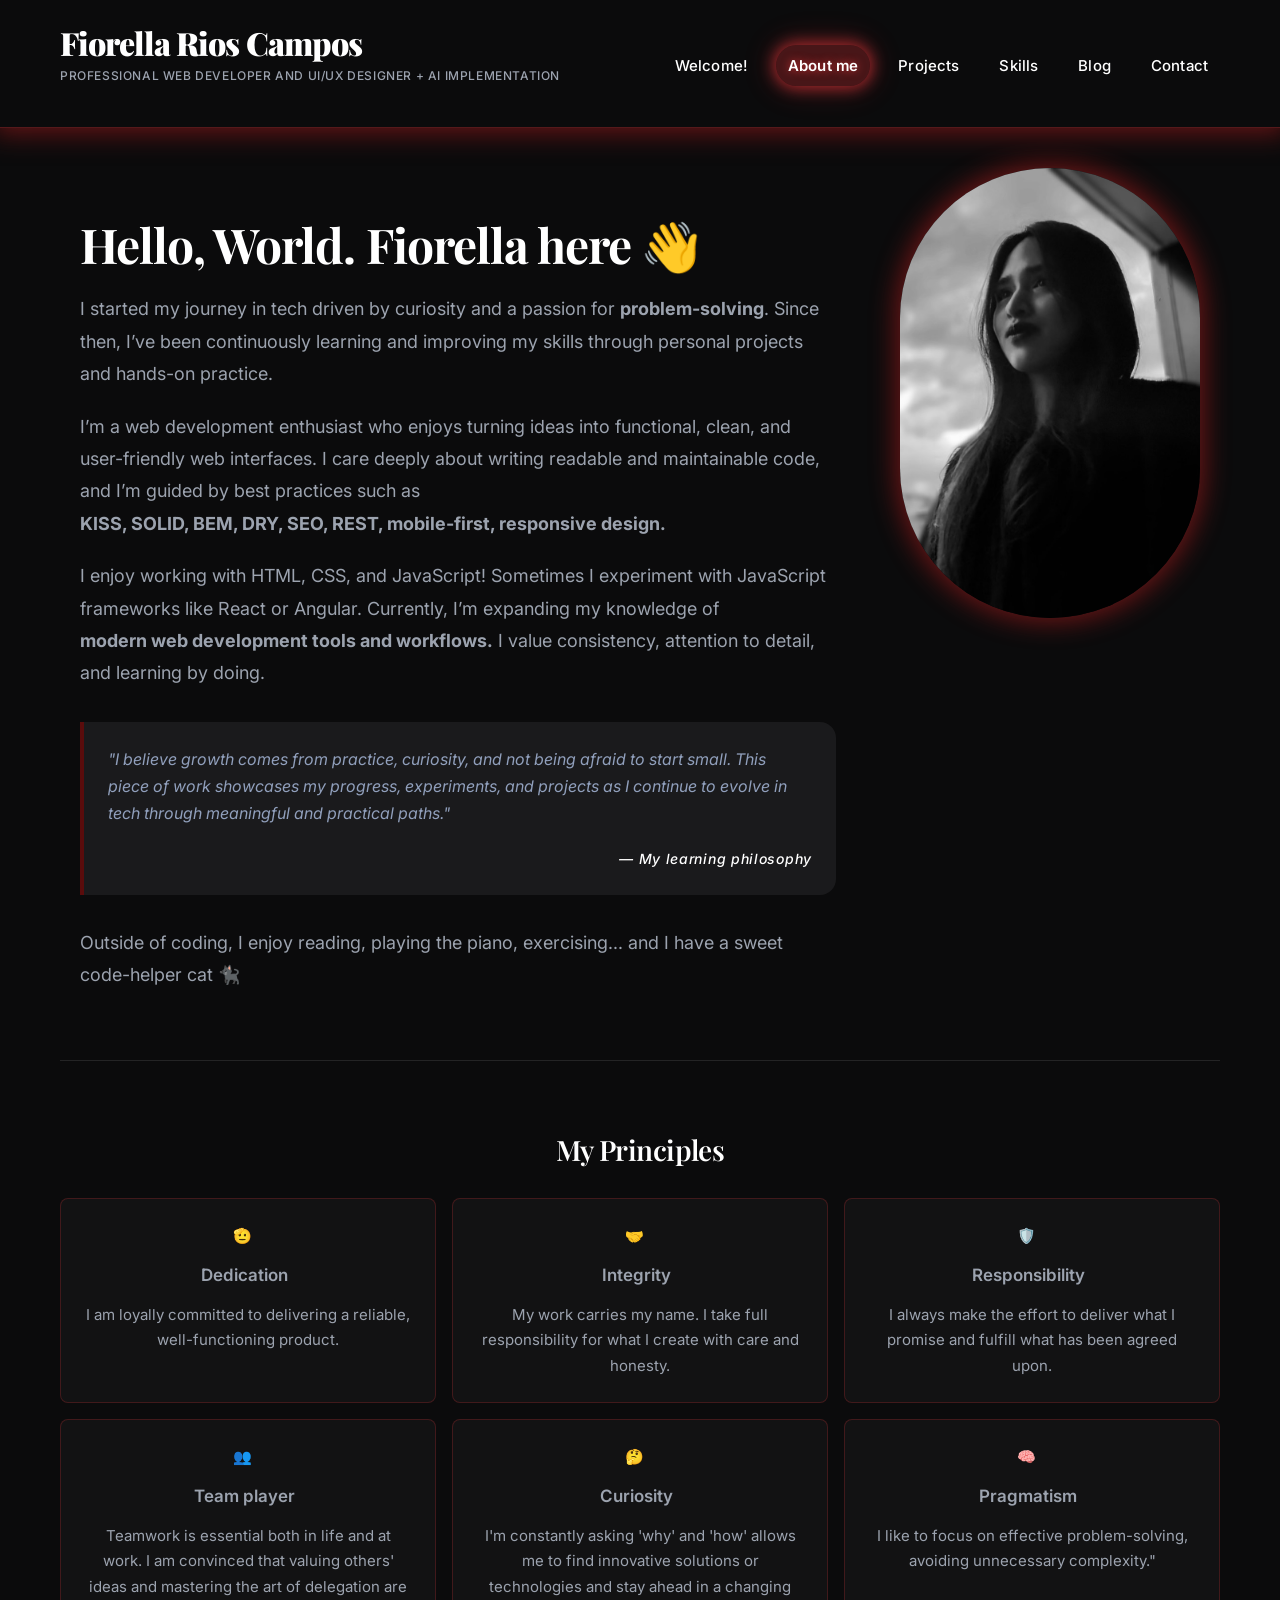
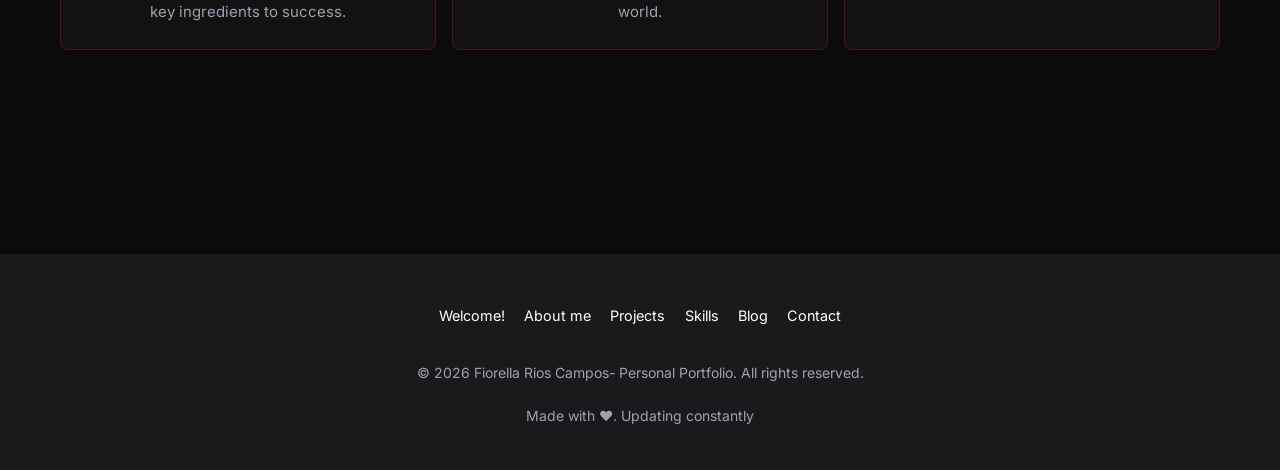
==== commit 9f5ca57d: "blog update" ====
--- a/about.html
+++ b/about.html
@@ -14,23 +14,23 @@
     <meta property="og:title" content="About me - Fiorella">
   <meta property="og:description"
     content="This is something you should know about me professionally.">
-  <meta property="og:image" content="/assets/img/about_2.jpg">
-  <meta property="og:url" content="https://github.com/Fiorella318/Fiorella-Rios-Campos.github.io">
+  <meta property="og:image" content="https://fiorella318.github.io/Fiorella-Rios-Campos.github.io/assets/img/about_2.jpeg">
+  <meta property="og:url" content="https://fiorella318.github.io/Fiorella-Rios-Campos.github.io/about.html">
   <meta property="og:type" content="website">
   <meta property="og:site_name" content="My personal Portfolio">
 
     <meta name="twitter:card" content="summary_large_image">
   <meta name="twitter:title" content="Fiorella, About me">
   <meta name="twitter:description" content="About Fiorella.">
-  <meta name="twitter:image" content="/assets/img/about_2.jpg">
+  <meta name="twitter:image" content="https://fiorella318.github.io/Fiorella-Rios-Campos.github.io/assets/img/about_2.jpeg">
   <meta name="twitter:creator" content="@Fiore1228080348">
 
-    <link rel="canonical" href="https://github.com/Fiorella318/Fiorella-Rios-Campos.github.io">
+    <link rel="canonical" href="https://fiorella318.github.io/Fiorella-Rios-Campos.github.io/about.html">
 
-    <link rel="icon" type="image/png" href="/assets/icons/favicon-96x96.png" sizes="96x96" />
-<link rel="icon" type="image/svg+xml" href="/assets/icons/favicon.svg" />
-<link rel="shortcut icon" href="/assets/icons/favicon.ico" />
-<link rel="apple-touch-icon" sizes="180x180" href="/assets/icons/apple-touch-icon.png" />
+    <link rel="icon" type="image/png" href="./assets/icons/favicon-96x96.png" sizes="96x96" />
+<link rel="icon" type="image/svg+xml" href="./assets/icons/favicon.svg" />
+<link rel="shortcut icon" href="./assets/icons/favicon.ico" />
+<link rel="apple-touch-icon" sizes="180x180" href="./assets/icons/apple-touch-icon.png" />
 <meta name="apple-mobile-web-app-title" content="Fiorella's portfolio" />
 <link rel="manifest" href="./site.webmanifest" />
 
@@ -41,14 +41,14 @@
     href="https://fonts.googleapis.com/css2?family=Inter:wght@300;400;500;600;700&family=Playfair+Display:wght@400;700;900&display=swap"
     rel="stylesheet" />
 
-    <link rel="stylesheet" href="/assets/css/styles.css" />
+    <link rel="stylesheet" href="./assets/css/styles.css" />
 </head>
 <body>
     <header class="header">
         <div class="header__container">
             <div class="header__brand">
                 <h1 class="header__name">Fiorella Rios Campos</h1>
-                <p class="header__tagline">Professional Web Developer & Software Engineer in progress</p>
+                <p class="header__tagline">Professional Web Developer and UI/UX designer + AI implementation</p>
             </div>
 
         <nav class="nav">
@@ -81,7 +81,7 @@
         <section class="about" id="about-me">
             <div class="about__container">
                 <div class="about__image-container">
-                    <img src="/assets/img/about_2.jpeg" alt="Fiorella" class="about__image">
+                    <img src="./assets/img/about_2.jpeg" alt="Fiorella" class="about__image">
                 </div>
 
                 <div class="about__content">
@@ -167,6 +167,6 @@
         </div>
 
     </footer>
-    <script src="/assets/js/main.js"></script>
+    <script src="./assets/js/main.js"></script>
 </body>
 </html>
--- a/assets/css/styles.css
+++ b/assets/css/styles.css
@@ -44,8 +44,6 @@
   
 }
 
-/*AHORA*/
-
 h1,
 h2,
 h3,
@@ -54,7 +52,7 @@
   font-weight: 700;
   line-height: 1.2;
   color: var(--color-white);
-  /*Letter-spacing para títulos */
+  /*Letter-spacing for titles*/
   letter-spacing: -0.02em;
 }
 
@@ -95,53 +93,54 @@
   font-weight: 600px;
 }
 
+/*ANIMATION ABOUT-ME*/
 b {
     color: var(--blue-light);
     display: inline-block;
     position: relative;
     opacity: 0;
-    /* Usamos 'ease-out' para que la caída sea rápida al principio */
+    /* We use 'ease-out' to make the fall quick at the beginning */
     animation: ballBounce 1.2s ease-out forwards;
 }
 
-/* La primera b cae al instante (0s) */
+/* The first b falls instantly (0s) */
 p:nth-of-type(1) b {
     animation-delay: 0s;
 }
 
-/* La segunda b espera a que la primera casi termine su primer impacto */
+/* The second b waits until the first one has almost finished its first impact */
 p:nth-of-type(2) b {
     animation-delay: 0.4s;
 }
 
-/* La tercera b espera un poco más */
+/* The third b will have to wait a little longer */
 p:nth-of-type(3) b {
     animation-delay: 0.8s;
 }
 
 @keyframes ballBounce {
     0% {
-        transform: translateY(-200px); /* Desde el header */
+        transform: translateY(-200px); /* From the header */
         opacity: 0;
     }
     30% {
-        transform: translateY(0);      /* Primer impacto en el suelo */
+        transform: translateY(0);      /* First impact on the ground */
         opacity: 0.3;
     }
     50% {
-        transform: translateY(-25px);  /* Primer rebote hacia arriba */
+        transform: translateY(-25px);  /* First bounce upwards */
         opacity: 0.5;
     }
     70% {
-        transform: translateY(0);      /* Segundo impacto */
+        transform: translateY(0);      /* Second Impact */
         opacity: 0.7;
     }
     85% {
-        transform: translateY(-10px);  /* Segundo rebote (más pequeño) */
+        transform: translateY(-10px);  /* Second bounce (smaller) */
         opacity: 0.85;
     }
     100% {
-        transform: translateY(0);      /* Se queda quieta */
+        transform: translateY(0);      /* It stays still */
         opacity: 1;
     }
 }
@@ -152,7 +151,7 @@
   font-style: italic;
 }
 
-/* NUEVO: Párrafos introductorios más grandes */
+/*Larger introductory paragraphs*/
 .welcome__description,
 .about__text,
 .skills__container,
@@ -165,21 +164,10 @@
 a {
   color: var(--color-white);
   text-decoration: none;
-  /*Transición suave (sin animación completa aún) */
   text-decoration-thickness: 2px;
   text-underline-offset: 2px;
 }
 
-/*a:hover {
-  color: #1d4ed8;
-  text-decoration: underline;
-  text-decoration-thickness: 2px;
-}
-
-a:active {
-  color: #1e40af;
-}
-*/
 
 ul {
   list-style: none;
@@ -192,21 +180,23 @@
   background-color: var(--bg-color);
   top: 0;
   z-index: 1000;
-  padding: 24px 0 0;
   border-bottom: 1px solid rgba(255, 59, 63, 0.3);
   box-shadow: var(--shadow-glow);
   width: 100%;
+  padding: 1.5rem 0 0.5rem; 
 }
 
 .header__container {
   display: flex;
   justify-content: space-between;
+  flex-wrap: wrap;
+  margin: 0 auto;
+  margin-bottom: 0.75rem;
+  flex-direction: column; /*Stacked on mobile*/
   align-items: center;
-  flex-wrap: wrap;
-  gap: 2rem;
-  margin: 0 auto;
+  text-align: center;
+  gap: 1.5rem;
   padding: 0 20px;
-  margin-bottom: 0.75rem;
 }
 
 .header__brand {
@@ -216,27 +206,33 @@
 
 .header__name {
   color: var(--color-white);
-  margin-bottom: 8px;
+  margin-bottom: 4px;
   letter-spacing: -0.03em;
-  font-size: 2rem;
-}
+  font-size: 1.5rem; /* Reduced for mobile */
+}
+
 
 .header__tagline {
-  font-size: 0.875rem; /* 14px */
-  /* NUEVO: Espaciado de letras para subtítulos */
-  letter-spacing: 0.05em;
-  text-transform: uppercase;
-  font-weight: 500;
+    font-size: 0.75rem; 
+    letter-spacing: 0.05em;
+    text-transform: uppercase;
+    font-weight: 500;
+    color: var(--color-gray-light);
 }
 
 .nav {
   text-align: left;
+  width: 100%; /* Use the full width to center the list */
 }
 
 .nav__list {
-  display: flex;
-    gap: 1rem;
     align-items: center;
+    display: flex;
+    justify-content: center; 
+    flex-wrap: wrap; 
+    gap: 0.5rem; 
+    padding: 0;
+    list-style: none;
 }
 
 .nav__item {
@@ -245,16 +241,17 @@
 }
 
 .nav__link {
-  padding: 8px 12px;
   display: inline-block;
   font-weight: 500;
-  /* NUEVO: Mejor espaciado */
-  font-size: 0.9375rem; /* 15px */
   letter-spacing: 0.01em;
-  transition: all 0.3s ease; /* Suaviza la aparición del brillo */
-  border-radius: var(--radius-full); /* Preparamos la forma redonda */
-  
-}
+  padding: 6px 10px;
+  font-size: 0.85rem;
+  color: var(--color-white);
+  text-decoration: none;
+  transition: all 0.3s ease;
+  border-radius: 50px;
+}
+
 
 .nav__link:hover {
   color: var(--secondary-red);
@@ -262,20 +259,18 @@
   transform: translateY(-5px);
 }
 
-
-
 .nav__link--active {
   font-weight: 600;
   
-  /* Fondo de la cápsula (Rojo vivo sutil) */
+  /* Capsule background (Subtle bright red) */
   background-color: rgba(var(--primary-red), 0.25); 
 
-  /* Sombra circular (Glow intenso) */
+  /* Circular shadow (Intense Glow) */
   box-shadow: 
-    0 0 15px 2px rgba(var(--primary-red), 0.6), /* Brillo núcleo */
-    0 0 30px 5px rgba(var(--primary-red), 0.2); /* Resplandor expandido */
-
-  /* Brillo en las letras para que parezcan encendidas */
+    0 0 15px 2px rgba(var(--primary-red), 0.6), /* Core brightness */
+    0 0 30px 5px rgba(var(--primary-red), 0.2); /* Expanded glow */
+
+  /* Add brightness to the letters to make them appear lit */
   text-shadow: 0 0 8px rgba(var(--primary-red), 0.8);
 }
 
@@ -298,19 +293,19 @@
   margin: 0 auto;
   max-width: 1200px;
   padding: 0 20px 100px;
-
   display: flex;
   flex-direction: column;
   gap: 4rem;
-  
-}
+}
+
 
 /*FOOTER */
 .footer {
-  background: var(--color-gray-dark);
   color: var(--color-gray-light);
-  padding: 19px 0 0;
   text-align: center;
+  background: var(--color-gray-dark, #111);
+  padding: 3rem 0 1.5rem; 
+  margin-top: 4rem;
 }
 
 .footer__container {
@@ -319,24 +314,27 @@
   display: flex;
   flex-direction: column;
   align-items: center;
-  gap: 1.5rem;
-}
-
+  gap: 2rem;
+}
 
 .footer__list {
   display: flex;
-  gap: 1.5rem;
   flex-wrap: wrap;
   justify-content: center;
   margin: 0;
+  gap: 1.2rem;
+  list-style: none;
+  padding: 0;
 }
 
 .footer__link {
   color: var(--color-white);
   margin: 0;
   display: inline-block;
-  font-size: 0.9375rem;
   font-weight: 400;
+  color: var(--color-white);
+  font-size: 0.9rem;
+  transition: color 0.3s;
 }
 
 .footer__link:hover {
@@ -356,29 +354,22 @@
 }
 
 
-
-/*SECCIÓN WELCOME */
+/*WELCOME */
 
 .welcome {
 text-align: left;
   position: relative;
-  /* overflow: visible;  <-- Cambia hidden por visible si quieres que el resplandor de las luces se vea completo */
-  min-height: 100vh;    /* Ocupa toda la altura de la pantalla para un efecto "Hero" impactante */
+  min-height: 100vh;    
   display: flex;
-  flex-direction: column; /* Permite que el contenedor y las stats se apilen verticalmente */
+  flex-direction: column; 
   justify-content: center;
   margin-bottom: 0;
-  padding: 60px 0;      /* Espacio para que no respire tan pegado al header */}
-
-  /* La esfera de luz en la esquina superior izquierda */
-
-  
-
+  padding: 60px 0;
+}
 
 .welcome::before {
   content: "";
   position: absolute;
-  /* Posición Final: Esquina superior izquierda */
   top: 10px; 
   left: -150px;
   
@@ -394,34 +385,35 @@
   z-index: 0;
   pointer-events: none;
 
-  /* Animación: nombre | duración | curva | modo-final */
+  /* Animation: name | duration | curve | final-mode */
   animation: slideInLight 1.8s cubic-bezier(0.22, 1, 0.36, 1) forwards;
 }
 
-/* Definición del movimiento */
+/* Definition of movement */
 @keyframes slideInLight {
   0% {
-    /* Empieza fuera de la pantalla a la izquierda y con menos brillo */
     transform: translateX(-100%) scale(0.8);
     opacity: 0;
   }
   100% {
-    /* Llega a su posición original (0) y se queda ahí */
     transform: translateX(0) scale(1);
     opacity: 1;
   }
 }
 
-
-/* --- CONTENEDOR DEL GRÁFICO --- */
+/* --- GRAPHIC CONTAINER --- */
 .welcome__image-wrapper {
-    position: relative;
-    max-width: 34rem;
-    width: 100%;
     height: auto;
     overflow: visible;
     border: none;
-    
+    position: relative;
+    width: 100%;
+    max-width: 500px; 
+    margin: 0 auto;
+    aspect-ratio: 5 / 4; 
+    display: flex;
+    align-items: center;
+    justify-content: center;
 }
 
 .blueprint-grid {
@@ -430,7 +422,7 @@
     height: 100%;
     background-image: 
     linear-gradient(rgba(var(--gray-color), 0.03) 1px, transparent 1px);
-    background-size: 100% 40px; /* 100% de ancho, 40px de separación entre líneas */
+    background-size: 100% 40px; 
 }
 
 .line-path {
@@ -442,7 +434,7 @@
     animation: drawPath 3s ease-out forwards;
 }
 
-/* Colores Neón */
+/* NEON COLORS */
 .dedication-path { stroke: #39ff14; filter: drop-shadow(0 0 8px #39ff14); }
 .practicing-path { stroke: #ffcc00; filter: drop-shadow(0 0 8px #ffcc00); animation-delay: 0.1s; }
 .learning-path { stroke: #00d2ff; filter: drop-shadow(0 0 8px #00d2ff); animation-delay: 0.2s; }
@@ -451,7 +443,7 @@
     fill: #ffffff;
     opacity: 0;
     filter: drop-shadow(0 0 15px #ffffff);
-    animation: fadeInPoint 0.4s forwards 1.7s; /* Aparece justo en el choque */
+    animation: fadeInPoint 0.4s forwards 1.7s; /* It appears right at the crash */
 }
 
 .success-path {
@@ -464,7 +456,6 @@
     animation: drawPath 1.2s ease-out forwards 2.1s;
 }
 
-/* Etiquetas con Iluminación */
 .line-label {
     font-size: 13px;
     font-weight: 700;
@@ -480,11 +471,11 @@
 .glow-white { fill: #ffffff; text-shadow: 0 0 12px #ffffff; }
 
 .success-text {
-    animation: fadeInText 0.8s forwards; /* Usamos este nombre en el script */
-    animation-delay: 3s; /* El tiempo que definimos antes */
-}
-
-/* Animaciones */
+    animation: fadeInText 0.8s forwards; /* We use this name in the script */
+    animation-delay: 3s; /* The time we defined earlier */
+}
+
+/* Animations*/
 @keyframes drawPath { to { stroke-dashoffset: 0; } }
 @keyframes fadeInText { to { opacity: 1; } }
 @keyframes fadeInPoint { 
@@ -492,31 +483,27 @@
     to { opacity: 1; transform: scale(1); transform-origin: center; } 
 }
 
-
-
-
 .welcome__container{
-  display: grid;
-  /* Creamos 2 columnas para arriba y que los stats ocupen todo abajo */
-  grid-template-columns: 1fr 1fr; 
-  align-items: center;
-  gap: 2rem;
   max-width: 1200px;
   margin: 0 auto;
-  padding: 60px 20px;
-}
-
-.welcome__text-content {
   display: flex;
   flex-direction: column;
-  align-items: flex-start; /* Todo alineado a la izquierda */
-  text-align: left;
+  gap: 3rem;
+  padding: 20px;
+  align-items: center;
+  text-align: center;
+}
+
+.welcome__text-content {
+    text-align: left;
+    display: flex;
+    flex-direction: column;
+    align-items: center;
 }
 
 .welcome__title {
-  margin-bottom: 0.5rem; /* Pegadito al subtítulo */
-}
-
+  margin-bottom: 0.5rem; 
+}
 
 .welcome__subtitle {
   margin-bottom: 1.5rem;
@@ -538,50 +525,50 @@
 }
 
 .welcome__actions .button {
-  position: relative; /* Necesario para posicionar la línea respecto al texto */
+  position: relative; 
   color: var(--color-white);
-  text-decoration: none; /* Quitamos el subrayado nativo */
+  text-decoration: none; 
   font-weight: 600;
   padding: 4px 0;
   transition: color 0.3s ease;
   display: inline-block;
 }
 
-/* Creamos la línea "invisible" abajo */
+/* We create the "invisible" line below */
 .welcome__actions .button::after {
   content: '';
   position: absolute;
   width: 100%;
-  height: 2px; /* Grosor de la línea */
+  height: 2px; /* Line thickness */
   bottom: 0;
   left: 0;
-  background-color: var(--secondary-red); /* Tu rojo intenso */
+  background-color: var(--secondary-red); 
   
   
-  /* Aquí ocurre la magia: */
-  transform: scaleX(0); /* La línea empieza con tamaño 0 */
-  transform-origin: bottom left; /* Se dibuja desde la izquierda */
-  transition: transform 0.3s ease-out; /* Velocidad de la animación */
-}
-
-/* Animación al hacer Hover */
+  /*Magic */
+  transform: scaleX(0); /* The line starts with size 0 */
+  transform-origin: bottom left; /* Drawn from the left */
+  transition: transform 0.3s ease-out; /* Animation speed */
+}
+
 .welcome__actions .button:hover {
-  color: var(--secondary-red); /* El texto también puede cambiar a rojo */
-  
+  color: var(--secondary-red);  
 }
 
 .welcome__actions .button:hover::after {
-  transform: scaleX(1); /* La línea crece al 100% */
+  transform: scaleX(1); /* The line grows to 100% */
 }
 
 .welcome__stats {
-  grid-column: 1 / span 2; /* Cruza de lado a lado */
+  grid-column: 1 / span 2; /* Cross from side to side */
   display: flex;
-  justify-content: space-between; /* Los separa equitativamente */
-  width: 100%;
+  justify-content: space-between; /* Separates them equally */
   margin-top: 4rem;
   padding-top: 2rem;
-  border-top: 1px solid rgba(var(--gray-color), 0.1); /* Línea divisoria sutil */
+  border-top: 1px solid rgba(var(--gray-color), 0.1); /* Subtle dividing line */
+  flex-direction: column;
+  gap: 2rem;
+  width: 100%;
 }
 
 .stat {
@@ -593,28 +580,27 @@
   font-size: 1.8rem;
   font-weight: 650;
   color: var(--color-white);
-  /* Brillo intenso como foco LED */
   text-shadow: 0 0 15px rgba(var(--primary-red), 0.9); 
   margin-bottom: 0.5rem;
   animation: pulse 1s ease-in-out infinite;
-  will-change: transform, text-shadow; /* Optimización para el navegador */
-}
+  will-change: transform, text-shadow; /* Browser optimization */
+}
+
 @keyframes pulse {
   0% {
     transform: scale(1);
     text-shadow: 0 0 15px rgba(var(--primary-red), 0.9);
   }
   50% {
-    transform: scale(1.5); /* Crece un 10% */
+    transform: scale(1.5); 
     text-shadow: 0 0 25px rgba(var(--primary-red), 1), 
-                 0 0 10px rgba(var(--primary-red), 0.6); /* Brillo más intenso */
+                 0 0 10px rgba(var(--primary-red), 0.6); 
   }
   100% {
     transform: scale(1);
     text-shadow: 0 0 15px rgba(var(--primary-red), 0.9);
   }
 }
-
 
 .stat__label {
   font-size: 0.875rem; /* 14px */
@@ -624,90 +610,108 @@
   font-weight: 500;
 }
 
+.skills-chart {
+    width: 100%;
+    height: auto; /* Allows the SVG to scale with the container */
+    display: block;
+}
+
 
 /*BLOG SECTION*/
-
 .blog__post {
-    display: flex; /* Alinea imagen y contenido en fila */
-    gap: 2rem;    /* Espacio entre la foto y el texto */
     align-items: flex-start;
-    margin-bottom: 4rem;
-    padding: 20px;
+    display: flex;
+    flex-direction: column; 
+    gap: 1.5rem;
+    margin-bottom: 3rem;
+    padding: 15px;
     border-radius: var(--radius-lg);
     transition: background 0.3s ease;
-    flex-direction: row-reverse;
-}
-
-/* Controlamos el tamaño de la columna de la imagen */
+    border-bottom: 1px solid rgba(255, 59, 63, 0.1); 
+}
+
 .post__image-container {
-    flex: 0 0 300px; /* La imagen no se encoge y mide 300px de ancho */
-    height: 200px;
+    flex: 0 0 300px; 
+    width: 100%; 
+    height: 220px; 
     overflow: hidden;
     border-radius: var(--radius-md);
-    border: 1px solid rgba(var(--primary-red), 0.2 ) ;
-    background-color: inherit;
+    border: 1px solid rgba(var(--primary-red), 0.2);
+    background-color: rgba(var(--primary-red), 0.05); 
 }
 
 .post__img {
     width: 100%;
     height: 100%;
-    object-fit: contain;
+    object-fit: cover; 
     transition: transform 0.5s ease;
 }
 
-/* Controlamos la columna del texto */
 .post__content {
-    flex: 1; /* El texto ocupa todo el espacio restante */
+    justify-content: center;
+    flex: 1;
+    display: flex;
+    flex-direction: column;
+}
+
+.post__title {
+    margin-top: 0; 
+    margin-bottom: 0.5rem;
+}
+
+/* Hover effects */
+.blog__post:hover {
+    background: rgba(255, 255, 255, 0.03);
+}
+
+.blog__post:hover .post__img {
+    transform: scale(1.05);
+}
+
+.post__link {
+    transition: color 0.3s ease;
+    font-weight: 500;
+}
+
+.post__link:hover {
+    color: var(--color-accent);
+}
+
+.post__date {
+    display: block;
+    margin-bottom: 0.75rem;
+    font-size: 0.9rem;
+    color: var(--color-gray-light);
+    opacity: 0.8;
+}
+
+
+/*ABOUT ME */
+.about {   
+  margin-bottom: 0;
+    text-align: left;
+    position: relative;
+    min-height: 100vh;
     display: flex;
     flex-direction: column;
     justify-content: center;
-}
-
-.post__title {
-    margin-top: 0; /* Quitamos el margen superior para que alinee con la imagen */
-    margin-bottom: 0.5rem;
-}
-
-/* Hover effect general del post */
-.blog__post:hover {
-    background: rgba(var(--gray-color), 0.03);
-}
-
-.blog__post:hover .post__img {
-    transform: scale(1.05);
-}
-
-.post__link:hover {
-  color: var(--secondary-red);
-}
-
-
-
-/*ABOUT ME */
-.about {
-text-align: left;
-  position: relative;
-  /* overflow: visible;  <-- Cambia hidden por visible si quieres que el resplandor de las luces se vea completo */
-  min-height: 100vh;    /* Ocupa toda la altura de la pantalla para un efecto "Hero" impactante */
-  display: flex;
-  flex-direction: column; /* Permite que el contenedor y las stats se apilen verticalmente */
-  justify-content: center;
-  margin-bottom: 0;
-  padding: 60px 0;      /* Espacio para que no respire tan pegado al header */}
+    padding: 40px 0;
+}
 
 .about__container {
     display: flex;
-    align-items: flex-start;
-    flex-direction: row-reverse;
-    gap: 2rem;
-    
-}
-
+    flex-direction: column; 
+    align-items: center; 
+    gap: 3rem;
+    padding: 0 20px;
+}
 
 .about__image-container {
   flex: 0.25 0 300px; 
-  position: relative;
-  height: 450px;
+    width: 100%;
+    max-width: 300px; 
+    height: 300px; 
+    position: relative;
 }
 
 .about__image {
@@ -715,17 +719,18 @@
   height: 100%;
   object-fit:cover;
   border-radius: var(--radius-full);
-  /* BORDE: Un borde sutil que ayuda a definir la forma antes del brillo */
+  /* BORDER: A subtle border that helps define the shape before the highlight */
   border: 2px solid rgba(var(--secondary-red), 0.5);
   
-  /* SOMBRA: Usamos tu variable de glow para que ilumine hacia afuera */
+  /* SHADOW: We use your glow variable to make it shine outwards */
   box-shadow: var(--shadow-glow);
   
   transition: transform 0.5s ease, box-shadow 0.5s ease;
 }
 
 .about__content {
-  flex: 1;
+    flex: 1;
+    width: 100%;
 }
 
 .about__image:hover {
@@ -733,17 +738,16 @@
   box-shadow: 0 0 40px 10px rgba(var(--primary-red), 0.6);
 }
 
-.about__quote{
-  background-color: var(--color-gray-dark);
-  padding: 2rem;
-  margin: 2.5rem 0;
-  border-radius: 0 var(--radius-lg) var(--radius-lg) 0;
-  border-left: 4px solid var(--secondary-red);
+.about__quote {
+    background-color: var(--color-gray-dark);
+    padding: 1.5rem;
+    margin: 2rem 0;
+    border-radius: 0 var(--radius-lg) var(--radius-lg) 0;
+    border-left: 4px solid var(--secondary-red);
 }
 
 .about__quote-text {
   font-style: italic;
-  /* El 0.8 va AFUERA del var, después de la coma */
   color: rgba(var(--blue-light), 0.85); 
   
 }
@@ -754,17 +758,14 @@
   text-align: right;
   font-weight: 500;
   letter-spacing: 0.05em;
-  margin-top: 1rem; /* Separa el nombre de la frase */
-  color: var(--color-white); /* Para que resalte un poco más que la cita */
-}
-
-
+  margin-top: 1rem; 
+  color: var(--color-white); 
+}
 
 .about__principles {
   width: 100%;
   padding-top: 2rem;
-  border-top: 1px solid rgba(var(--gray-color), 0.1); /* Línea divisoria sutil */
-  
+  border-top: 1px solid rgba(var(--gray-color), 0.1); 
   margin-top: 3rem;
 }
 
@@ -774,7 +775,6 @@
 }
 
 .principles__list {
-  /* NUEVO: Grid para valores */
   display: grid;
   grid-template-columns: repeat(auto-fit, minmax(300px, 1fr));
   gap: 1rem;
@@ -783,9 +783,7 @@
 
 .principles__item {
   padding: 1.5rem;
-  /* Cambiamos el blanco por un negro con transparencia */
   background-color: rgba(var(--gray-color), 0.03); 
-  /* Borde sutil rojo en lugar de gris */
   border: 1px solid rgba(var(--primary-red), 0.2); 
   border-radius: var(--radius-md);
   display: flex;
@@ -793,11 +791,9 @@
   gap: 0.75rem;
   text-align: center;
   transition: transform 0.3s ease, border-color 0.3s ease;
-  
 }
 
 .principles__item:hover {
-  /* Efecto de elevación sutil */
   transform: translateY(-5px);
   border-color: rgba(var(--primary-red), 0.6);
   color: var(--color-white);
@@ -810,7 +806,6 @@
   font-size: 1.0625rem;
 }
 .principles__item span {
-  /* Gris claro para que sea legible sobre fondo oscuro */
   color: var(--color-gray-light); 
   font-size: 0.9375rem;
 }
@@ -820,7 +815,7 @@
   margin-right: 0.75rem;
   display: inline-block;
   animation: tilt 2s ease-in-out infinite;
-  transform-origin: bottom center; /* Se mueve desde la base */
+  transform-origin: bottom center; 
 }
 
 @keyframes tilt {
@@ -831,9 +826,8 @@
 
 
 /*SKILLS*/
-
 .skills {
-  padding: 20px 0;
+    padding: 40px 20px; 
 }
 
 .skills__container {
@@ -854,9 +848,12 @@
   font-weight: 400;
 }
 
-/* --- Lista de Habilidades --- */
+/* --- skills list --- */
 .skills__list {
-  margin-bottom: 3rem;
+    display: flex;
+    flex-direction: column;
+    gap: 0.5rem; 
+    margin-bottom: 3rem;
 }
 
 .skill {
@@ -865,9 +862,8 @@
   grid-template-rows: auto auto;
   gap: 0.5rem;
   align-items: center;
-  margin-bottom: 2rem; /* Espacio entre cada bloque de habilidad */
-}
-
+  margin-bottom: 1.5rem;
+}
 
 .skill__name {
   grid-column: 1;
@@ -886,16 +882,16 @@
 }
 
 .skill__bar {
-  grid-column: 1 / -1; /* Ocupa las dos columnas */
+  grid-column: 1 / -1; /* Occupies both columns */
   grid-row: 2;
-  height: 12px; /* Las barras modernas se ven mejor un poco más finas */
+  height: 12px; 
   background-color: rgba(var(--gray-color), 0.1);
   border-radius: 10px;
   position: relative;
   overflow: hidden;
 }
 
-/* --- Modificadores de Color y Ancho --- */
+/* --- Color and Width Modifiers --- */
 .skill__progress--html {
   --index: 0;
   width: 100%;
@@ -945,14 +941,14 @@
   background: linear-gradient(90deg, #61dafb 0%, #a5f3fc 100%);
 }
 
-/* --- Animaciones --- */
-
-/* 1. Llenado de la barra */
+/* --- Animations --- */
+
+/* 1. Filling the bar */
 @keyframes fillProgress {
   from { width: 0; }
 }
 
-/* 2. Efecto de Brillo (Shimmer) */
+/* 2. Shimmer Effect */
 .skill__progress {
   position: absolute;
   top: 0;
@@ -960,14 +956,11 @@
   height: 100%;
   border-radius: 12px;
   animation: fillProgress 1.5s ease-out forwards;
-  animation-delay: calc(var(--index, 0) * 0.2s);
-  
-  /* CLAVE: Ponemos overflow hidden aquí para que el destello 
-     no se vea en la parte gris de la derecha */
+  animation-delay: calc(var(--index, 0) * 0.2s); 
   overflow: hidden; 
 }
 
-/* --- El Destello (Shimmer) --- */
+/* --- (Shimmer) --- */
 .skill__progress::after {
   content: "";
   position: absolute;
@@ -978,10 +971,10 @@
   background: linear-gradient(
     90deg,
     transparent,
-    rgba(255, 255, 255, 0.4), /* Un poco más de brillo */
+    rgba(255, 255, 255, 0.4),
     transparent
   );
-  /* El destello ahora solo viajará por el ancho de .skill__progress */
+  /* The flash will now only travel the width of .skill__progress */
   animation: shimmer 2.5s infinite;
   animation-delay: 1.5s; 
 }
@@ -994,40 +987,33 @@
 @media (min-width: 992px) {
   .skills__list {
     display: grid;
-    /* Crea dos columnas iguales */
     grid-template-columns: 1fr 1fr; 
-    /* Espacio entre las columnas */
     column-gap: 4rem; 
     row-gap: 1rem;
   }
 }
 
 .learning {
-  /* Fondo base con los dos resplandores en las esquinas */
+  /* Base background with the two glows in the corners */
   background: 
-    radial-gradient(circle at top left, rgba(128, 0, 32, 0.25) 0%, transparent 55%),
-    radial-gradient(circle at bottom right, rgba(128, 0, 32, 0.15) 0%, transparent 55%),
-    #000000;
+        radial-gradient(circle at top left, rgba(128, 0, 32, 0.25) 0%, transparent 55%),
+        radial-gradient(circle at bottom right, rgba(128, 0, 32, 0.15) 0%, transparent 55%),
+        #000000;
 
   border: 1px solid rgba(255, 255, 255, 0.03);
-  padding: 3rem;
+  padding: 2rem;
   border-radius: 20px;
   position: relative;
   overflow: hidden;
-  transition: all 0.5s ease; /* Suaviza el cambio de brillo */
-
-  /* Combinamos todas las sombras en una sola declaración */
-  box-shadow: 
-    0 20px 50px rgba(0, 0, 0, 0.6),           /* Sombra de profundidad */
-    -10px -10px 30px rgba(128, 0, 32, 0.05), /* Aura superior */
-    10px 10px 30px rgba(128, 0, 32, 0.05);   /* Aura inferior */
+  
+    box-shadow: 0 20px 50px rgba(0, 0, 0, 0.6);
+    transition: all 0.5s ease;
 }
 
 
 .learning:hover {
-  /* Al pasar el mouse, el rojo vino se vuelve un poquito más intenso */
   background: linear-gradient(135deg, rgba(128, 0, 32, 0.5) 0%, rgba(0, 0, 0, 0) 100%);
-  transform: translateY(-5px); /* Un pequeño salto hacia arriba para dar feedback */
+  transform: translateY(-5px); 
 }
 
 .learning__container {
@@ -1037,15 +1023,14 @@
 .learning__title {
     margin-bottom: 2rem;
     margin-top: 0.25rem;
-    
-}
-
+}
 
 .learning__list {
     display: grid;
-    grid-template-columns: repeat(auto-fill, minmax(200px, 1fr));
+    grid-template-columns: repeat(auto-fill, minmax(160px, 1fr));
     list-style-type: disc; 
     gap: 1rem;
+    padding-left: 1.2rem; 
 }
 
 .learning__item {
@@ -1054,86 +1039,60 @@
     line-height: 1.6;
 }
 
+
 /*CONTACT*/
 .contact {
-  padding: 20px 0;
+    padding: 40px 20px;
+    position: relative;
+    background: radial-gradient(circle at center, rgba(128, 0, 32, 0.08) 0%, transparent 70%);
 }
 
 .contact__container {
-  max-width: 1200px;
-  margin: 0 auto;
-}
+    max-width: 1200px;
+    margin: 0 auto;
+}
+
 .contact__title {
   text-align: center;
 }
 
 .contact__description {
-     /* Evita que el texto se estire demasiado y sea difícil de leer */
-    margin: 0 auto 3rem auto; /* Centra horizontalmente y da espacio abajo */
     text-align: center;
     color: var(--color-gray-light, #a1a1a1);
     line-height: 1.6;
-}
-
-/*CONTACT*/
-.contact {
-  padding: 20px 0;
-}
-
-.contact__container {
-  max-width: 1200px;
-  margin: 0 auto;
-}
-.contact__title {
-  text-align: center;
-}
-
-.contact__description {
-  text-align: center;
-  color: var(--color-gray-light, #666666);
-  margin-bottom: 3rem;
-}
-
-/*CONTACT*/
-.contact {
-  padding: 20px 0;
-}
-
-.contact__container {
-  max-width: 1200px;
-  margin: 0 auto;
-}
-.contact__title {
-  text-align: center;
-}
-
-.contact__description {
-  text-align: center;
-  color: var(--color-gray-light, #666666);
-  margin-bottom: 3rem;
-}
-
-/* --- Contenedor del Formulario --- */
+    margin: 0 auto 2rem auto;
+    max-width: 600px; 
+}
+
+/* --- Form Container --- */
 .contact__message {
+    width: 100%;
     max-width: 600px;
-    margin: 3rem auto; /* Centra el bloque horizontalmente */
-    background: rgba(255, 255, 255, 0.03); /* Un poco más claro */
-    border: 1px solid rgba(128, 0, 32, 0.2); /* Borde vino más visible */
-    padding: 2.5rem;
+    margin: 0 auto;
+    background: rgba(255, 255, 255, 0.03);
+    border: 1px solid rgba(128, 0, 32, 0.2);
+    padding: 1.5rem; 
     border-radius: 20px;
-    backdrop-filter: blur(10px); /* Efecto cristal */
-}
-
-/* --- Grid del Formulario --- */
+    backdrop-filter: blur(10px);/* Cristal effect */
+}
+
+/* --- Form --- */
 .contact__form {
-    display: grid;
-    /* Creamos una columna que ocupa todo el ancho */
-    grid-template-columns: 1fr; 
-    gap: 1.5rem;
-}
-
-/* --- Inputs e Iluminación (:focus) --- */
+    display: flex;
+    flex-direction: column; 
+    gap: 1.2rem;
+}
+
+.contact__label {
+    display: block;
+    margin-bottom: 0.5rem;
+    font-size: 0.9rem;
+    color: var(--color-white);
+}
+
+/* --- Ilumination (:focus) --- */
 .contact__input {
+    resize: vertical;
     width: 100%;
     background: rgba(255, 255, 255, 0.05);
     border: 1px solid rgba(255, 255, 255, 0.1);
@@ -1141,20 +1100,17 @@
     color: white;
     border-radius: 8px;
     transition: all 0.3s ease;
-    resize: vertical;
-}
-
-/* Explicación de :focus -> Es cuando haces clic en el cuadro */
+}
+
 .contact__input:focus {
     outline: none;
-    border-color: #e11d48; /* Rojo brillante al escribir */
-    background: rgba(128, 0, 32, 0.1); /* Fondo rojizo sutil */
-    box-shadow: 0 0 15px rgba(225, 29, 72, 0.3); /* Resplandor exterior */
-}
-
-/* --- Botón Centrado --- */
+    border-color: #e11d48; 
+    background: rgba(128, 0, 32, 0.1); 
+    box-shadow: 0 0 15px rgba(225, 29, 72, 0.3); 
+}
+
 .contact__button {
-    justify-self: center; /* CLAVE: Centra el botón dentro del grid */
+    justify-self: center; 
     padding: 1rem 3rem;
     background: #800020;
     color: white;
@@ -1170,16 +1126,8 @@
     box-shadow: 0 0 20px rgba(225, 29, 72, 0.4);
 }
 
-.contact {
-    position: relative;
-    /* Crea un resplandor gigante detrás de todo */
-    background: radial-gradient(circle at center, rgba(128, 0, 32, 0.08) 0%, transparent 70%);
-}
-
-
-
 .find-me {
-    padding: 1rem 0;
+    padding: 3rem 20px;
     border-top: 1px solid rgba(255, 255, 255, 0.05);
 }
 
@@ -1188,38 +1136,38 @@
 }
 
 .find-me__title {
+    margin-top: 1rem;
     text-align: center;
+    font-size: 2rem; 
     margin-bottom: 2rem;
-    margin-top: 1rem;
-        font-size: 2.85rem;
-}
-
+}
 
 .find-me__list {
-    display: flex;
     justify-content: center;
-    flex-wrap: wrap; /* Para que se acomoden en móviles */
-    gap: 2rem;
+    flex-wrap: wrap; 
+    display: grid;
+    grid-template-columns: repeat(auto-fit, minmax(240px, 1fr));
+    gap: 1.5rem;
+    padding: 0;
     list-style: none;
 }
 
 .find-me__link {
+    min-width: 220px;
     display: block;
-    padding: 1.5rem;
+    padding: 1.2rem;
     background: rgba(255, 255, 255, 0.02);
     border: 1px solid rgba(255, 255, 255, 0.05);
     border-radius: 15px;
     text-decoration: none;
     transition: all 0.4s cubic-bezier(0.175, 0.885, 0.32, 1.275);
-    min-width: 220px;
-}
-
-/* --- El efecto de elevación y borde rojo --- */
+}
+
 .find-me__link:hover {
-    transform: translateY(-10px); /* Sube en el eje Y */
-    background: rgba(128, 0, 32, 0.1); /* Fondo rojo vino sutil */
-    border-color: #e11d48; /* Borde rojo brillante */
-    box-shadow: 0 15px 30px rgba(225, 29, 72, 0.2); /* Sombra con resplandor */
+    transform: translateY(-10px); 
+    background: rgba(128, 0, 32, 0.1); 
+    border-color: #e11d48; 
+    box-shadow: 0 15px 30px rgba(225, 29, 72, 0.2); 
 }
 
 .find-me__content {
@@ -1229,14 +1177,14 @@
 }
 
 .find-me__icon {
-    width: 35px; /* Ajusta el tamaño de tus logos */
+    width: 35px; 
     height: 35px;
     object-fit: contain;
 }
 
 .find-me__text {
     display: flex;
-    flex-direction: column; /* Pone el usuario debajo del nombre */
+    flex-direction: column; 
 }
 
 .find-me__name {
@@ -1252,15 +1200,14 @@
 }
 
 .contact__footer {
-    text-align: center;         /* Centra el texto por dentro */
-    max-width: 500px;           /* Limita el ancho para que el centrado se note */
-    margin: 2rem auto 0 auto;   /* Centra el bloque entero horizontalmente */
+    text-align: center;         
+    max-width: 500px;           
+    margin: 2rem auto 0 auto;   
     font-size: 0.8rem;
     color: rgba(255, 255, 255, 0.4);
     line-height: 1.5;
 }
 
-/* Para que los links dentro del footer también se vean elegantes */
 .contact__footer a {
     color: #e11d48; 
     text-decoration: none;
@@ -1269,13 +1216,11 @@
 
 .contact__footer a:hover {
     text-decoration: underline;
-    color: #fb7185; /* Un rojo más iluminado al pasar el mouse */
-}
-
+    color: #fb7185; 
+}
 
 
 /*PROJECTS*/
-/* --- 1. CONTENEDOR PRINCIPAL Y SISTEMA --- */
 .projects {
   padding: 20px 0;
 }
@@ -1286,26 +1231,29 @@
 }
 
 .book__system {
+    min-height: 650px;
+    background: radial-gradient(circle at center, rgba(128, 0, 32, 0.25) 0%, transparent 70%);
     display: flex;
+    flex-direction: column; 
     align-items: center;
     justify-content: center;
-    min-height: 650px;
-    gap: 20px; /* Margen exacto de 20px entre botones y libro */
+    gap: 40px; 
     perspective: 2000px;
+    width: 100%;
     margin-top: 30px;
-    background: radial-gradient(circle at center, rgba(128, 0, 32, 0.25) 0%, transparent 70%);
-}
-
-/* El contenedor que empuja los botones al abrirse */
+}
+
+/* The container that pushes the buttons when opened */
 .book-container {
-    width: 400px; /* Una página */
+    width: 400px; /* One page  */
     height: 550px;
-    transition: width 1s ease;
     position: relative;
+    transition: width 1s ease, transform 1s ease; 
+    margin: 0 auto; 
 }
 
 .book-container.open {
-    width: 800px; /* Dos páginas */
+    width: 800px; /* Two pages */
 }
 
 .book {
@@ -1316,16 +1264,21 @@
     transition: transform 1s;
 }
 
-/* --- 2. HOJAS Y CARAS --- */
+/* --- 2. PAGES AND FACES --- */
 .paper {
-    position: absolute;
-    width: 400px; /* Ancho fijo de hoja */
-    height: 100%;
     top: 0;
     right: 0;
     transform-style: preserve-3d;
     transform-origin: left;
     transition: transform 1s, z-index 0.5s;
+    position: absolute;
+    width: 100%;
+    height: 100%;
+    display: none; /* Hidden byb default*/
+}
+
+.paper.active-paper {
+    display: block; /* Only the current sheet is visible */
 }
 
 .front, .back {
@@ -1337,17 +1290,15 @@
     backface-visibility: hidden;
     padding: 40px 30px;
     background: linear-gradient(135deg, #0a0a0a 0%, #121212 100%);
-    border: 1px solid rgba(255, 255, 255, 0.05); /* Borde casi invisible */
-    border-left: 1px solid rgba(128, 0, 32, 0.3); /* Luz en el lomo */
-    box-shadow: 15px 0 35px rgba(0,0,0,0.5); /* Sombra proyectada real */
+    border: 1px solid rgba(255, 255, 255, 0.05); 
+    border-left: 1px solid rgba(128, 0, 32, 0.3); 
+    box-shadow: 15px 0 35px rgba(0,0,0,0.5); 
     display: flex;
     flex-direction: column;
     justify-content: flex-start;
-
-   
-}
-
-/* Efecto de profundidad en el lomo */
+}
+
+/* Depth effect on the spine (book style) */
 .front::before {
     content: '';
     position: absolute;
@@ -1363,9 +1314,10 @@
 }
 
 .back { transform: rotateY(180deg); }
+
 .flipped { transform: rotateY(-180deg); }
 
-/* --- 3. ESTILOS DE PORTADA (GLOW EFFECT) --- */
+/* --- 3. COVER STYLES (GLOW EFFECT) --- */
 .cover-design .cover-border {
     border: none;
     width: 100%;
@@ -1408,20 +1360,20 @@
 
 @keyframes bounceInfinite {
     0% { transform: translateY(0); }
-    50% { transform: translateY(-12px); } /* Sube */
-    100% { transform: translateY(0); }    /* Baja */
+    50% { transform: translateY(-12px); } /* Up */
+    100% { transform: translateY(0); }    /* Down */
 }
 
 .open-btn:hover {
     background: var(--secondary-red);
     box-shadow: 0 0 15px var(--secondary-red);
     transform: scale(1.05);
-    animation-play-state: paused; /* Se queda estático al poner el mouse */
+    animation-play-state: paused; 
     background: #e11d48;
     transform: scale(1.1);
 }
 
-/* --- 4. ÍNDICE (HOVER EFFECT) --- */
+/* --- 4. INDEX (HOVER EFFECT) --- */
 .book__index-list { list-style: none; margin-top: 20px; }
 
 .book__index-list li {
@@ -1447,7 +1399,7 @@
 
 .book__index-list li:hover::after { width: 100%; }
 
-/* --- 5. CONTENIDO DE PROYECTOS Y BOTÓN SALTO --- */
+/* --- 5. PROJECT CONTENT AND JUMP BUTTON --- */
 .project-node h4 {
     color: #fff;
     text-shadow: 0 0 8px rgba(255,255,255,0.2);
@@ -1460,45 +1412,39 @@
     display: inline-block;
 }
 
-/* Este es el contenedor que mencionaste, con tamaño predefinido */
-/* Contenedor del texto para que no se mueva nada alrededor */
-/* Contenedor del texto con altura reservada */
-/* El contenedor que reserva el espacio para que nada se mueva */
+/* The container so nothing moves */
 .project-description {
     color: var(--color-gray-light);
     font-size: 0.95rem;
     line-height: 1.6;
-    white-space: normal;
     word-wrap: break-word;
     margin: 0;
-    min-height: 80px; /* Evita que el botón salte al iniciar */
     display: block;
-}
-
-/* El cursor parpadeante (opcional, da el toque de máquina de escribir) */
+    margin-bottom: 15px;
+    opacity: 0; 
+    transition: opacity 0.3s ease;
+    white-space: pre-wrap;
+    min-height: 1.2em; 
+}
+
+/* The blinking cursor (typewriter feel) */
 .typing-cursor::after {
+    margin-left: 2px;
     content: "|";
-    animation: blink 0.7s infinite;
+    animation: blink 0.8s infinite;
     color: #e11d48;
-    margin-left: 2px;
-}
-
-@keyframes blink {
-    0%, 100% { opacity: 1; }
-    50% { opacity: 0; }
-}
-
-
-/* Solución al espacio raro: quitamos cualquier flex o gap del padre */
+}
+
+
 .project-info-container {
     width: 100%;
-    display: block; /* Block es más seguro para texto que flex */
+    display: block; /* Block is more secure for text than flex */
     position: relative;
     padding-top: 10px;
 }
 
 .p-media {
-    width: 80%;           /* Un poco más pequeña y elegante */
+    width: 80%;           
     height: 150px;
     margin: 0 auto 15px auto;
     border-radius: 6px;
@@ -1508,12 +1454,10 @@
 .p-media img { width: 100%; height: 100%; object-fit: cover; }
 
 .p-link {
-    /* Posicionamiento fijo respecto a la hoja */
     position: absolute;
-    bottom: 30px;      /* Distancia desde abajo */
-    left: 50%;         /* Lo movemos al centro */
-    transform: translateX(-50%); /* Ajuste exacto para centrarlo */
-    
+    bottom: 30px;      
+    left: 50%;         
+    transform: translateX(-50%); 
     padding: 12px 25px;
     background: rgba(128, 0, 32, 0.2);
     border: 1px solid rgba(225, 29, 72, 0.5);
@@ -1526,7 +1470,7 @@
   }
 
 .p-link:hover {
-    /* El salto ahora es relativo a su posición fija */
+    /* The jump is relative to its fixed position */
     transform: translateX(-50%) translateY(-10px); 
     background: rgba(128, 0, 32, 0.4);
     box-shadow: 0 10px 25px rgba(225, 29, 72, 0.5);
@@ -1534,7 +1478,7 @@
 }
 
 
-/* --- 6. BOTONES DE NAVEGACIÓN --- */
+/* --- 6. NAVIGATION BUTTONS --- */
 .book-nav-btn {
     width: 50px;
     height: 50px;
@@ -1545,8 +1489,8 @@
     pointer-events: none;
     backdrop-filter: blur(5px);
     transition: all 0.5s cubic-bezier(0.4, 0, 0.2, 1);
-    background: rgba(128, 0, 32, 0.4); /* Más opaco */
-    border: 1px solid rgba(225, 29, 72, 0.8); /* Borde más brillante */
+    background: rgba(128, 0, 32, 0.4); 
+    border: 1px solid rgba(225, 29, 72, 0.8); 
     color: white;
     box-shadow: 0 0 15px rgba(128, 0, 32, 0.3);
 }
@@ -1556,730 +1500,208 @@
 .book-nav-btn:hover {
     background: rgba(128, 0, 32, 0.2);
     border-color: #e11d48;
-    transform: scale(1.1) rotate(10deg); /* Un giro sutil para dinamismo */
+    transform: scale(1.1) rotate(10deg); 
     box-shadow: 0 0 25px rgba(225, 29, 72, 0.4);
 }
 
-
-
-
-
-
-
-
-/* --- 1. Ajuste del Contenedor del Gráfico (Para que no desaparezca) --- */
-.welcome__image-wrapper {
-    position: relative;
+.control-buttons {
+    display: flex;
+    gap: 20px;
+    justify-content: center;
     width: 100%;
-    max-width: 500px; /* Tamaño máximo en PC */
-    margin: 0 auto;
-    /* Esto es clave: mantiene la proporción 5:4 del SVG para que no desaparezca */
-    aspect-ratio: 5 / 4; 
-    display: flex;
-    align-items: center;
-    justify-content: center;
-}
-
-.skills-chart {
-    width: 100%;
-    height: auto; /* Permite que el SVG escale con el contenedor */
-    display: block;
-}
-
-/* --- 2. Layout Responsive (Mobile First mejorado) --- */
-
-/* Por defecto (Móvil): Una sola columna centrada */
-.welcome__container {
-    display: flex;
-    flex-direction: column;
-    gap: 3rem;
-    padding: 20px;
-    align-items: center;
-    text-align: center;
-}
-
-.welcome__text-content {
-    display: flex;
-    flex-direction: column;
-    align-items: center;
-}
-
-/* Stats en móvil: uno debajo de otro */
-.welcome__stats {
-    display: flex;
-    flex-direction: column;
-    gap: 2rem;
-    width: 100%;
-}
-
-/* --- 3. El salto a PC (Tu diseño original) --- */
-/* Cuando la pantalla es mayor a 1024px (Laptops/Desktop) */
+    z-index: 100;
+    padding-bottom: 20px;
+}
+
+/* added by the JS only when it starts writing */
+.project-description.is-writing {
+    opacity: 1 !important;
+}
+
+@keyframes blink { 50% { opacity: 0; } }
+
+
+
+
+/*-------------MEDIA QUERIES------------*/
+
+/* --- MOBILE (Specific settings for small screens) --- */
+@media (max-width: 768px) {
+    .principles__list {
+        grid-template-columns: 1fr;
+    }
+}
+
+/* --- TABLET / SMALL DESKTOP (From 768px) --- */
+@media (min-width: 768px) {
+    /* Header & Nav */
+    .header__container {
+        flex-direction: row; 
+        justify-content: space-between;
+        text-align: left;
+    }
+    .header__name { font-size: 2rem; }
+    .nav { width: auto; }
+    .nav__list { gap: 1rem; }
+    .nav__link { font-size: 0.9375rem; padding: 8px 12px; }
+
+    /* Contact */
+    .contact__message { padding: 2.5rem; }
+    .find-me__title { font-size: 2.85rem; }
+}
+
+/* --- LARGE SCREENS (Standardized from 1024px) --- */
 @media (min-width: 1024px) {
+    /* Welcome */
     .welcome__container {
         display: grid;
-        grid-template-columns: 1fr 1fr; /* Vuelve a tus 2 columnas */
+        grid-template-columns: 1fr 1fr; 
         text-align: left;
         align-items: center;
         min-height: 70vh;
         gap: 2rem;
     }
-
-    .welcome__text-content {
-        align-items: flex-start;
-    }
-
-    .welcome__image-wrapper {
-        margin: 0; /* Lo pega a la derecha */
-    }
-
+    .welcome__text-content { align-items: flex-start; }
+    .welcome__image-wrapper { margin: 0; }
     .welcome__stats {
-        grid-column: 1 / span 2; /* Cruza todo el ancho abajo */
-        flex-direction: row; /* Stats en horizontal */
+        grid-column: 1 / span 2; 
+        flex-direction: row; 
         justify-content: space-between;
         margin-top: 4rem;
     }
-}
-
-/* --- ESTILO BASE (Mobile First) --- */
-
-.blog__post {
-    display: flex;
-    flex-direction: column; /* En móvil: imagen arriba, texto abajo */
-    gap: 1.5rem;
-    margin-bottom: 3rem;
-    padding: 15px;
-    border-radius: var(--radius-lg);
-    transition: background 0.3s ease;
-    border-bottom: 1px solid rgba(255, 59, 63, 0.1); /* Separador sutil en móvil */
-}
-
-.post__image-container {
-    width: 100%; /* Ocupa todo el ancho en móvil */
-    height: 220px; /* Altura fija para que todas las tarjetas se vean iguales */
-    overflow: hidden;
-    border-radius: var(--radius-md);
-    border: 1px solid rgba(var(--primary-red), 0.2);
-    background-color: rgba(var(--primary-red), 0.05); /* Un fondo leve por si la imagen falla */
-}
-
-.post__img {
-    width: 100%;
-    height: 100%;
-    object-fit: cover; /* Cambiado a cover para que llene el contenedor estéticamente */
-    transition: transform 0.5s ease;
-}
-
-.post__content {
-    flex: 1;
-    display: flex;
-    flex-direction: column;
-}
-
-/* --- AJUSTE PARA PANTALLAS GRANDES (Desktop / Laptops) --- */
-@media (min-width: 992px) {
+
+    /* About */
+    .about__container {
+        flex-direction: row-reverse; 
+        align-items: flex-start;
+        gap: 4rem;
+    }
+    .about__image-container {
+        flex: 0 0 350px; 
+        height: 450px;
+        position: sticky; 
+        top: 120px;
+    }
+    .about__image { border-radius: var(--radius-full); }
+
+    /* Blog (Unified from 992px to 1024px for consistency) */
     .blog__post {
-        flex-direction: row-reverse; /* Tu diseño original en PC */
+        flex-direction: row-reverse; 
         align-items: center;
         gap: 3rem;
         padding: 25px;
         border-bottom: none;
     }
-
-    .post__image-container {
-        flex: 0 0 350px; /* Tamaño fijo de la imagen solo en PC */
-        height: 240px;
-    }
-
-    .post__img {
-        object-fit: contain; /* Volvemos a contain si prefieres ver la imagen completa sin recortes */
-    }
-}
-
-/* Hover effects (DRY) */
-.blog__post:hover {
-    background: rgba(255, 255, 255, 0.03);
-}
-
-.blog__post:hover .post__img {
-    transform: scale(1.05);
-}
-
-.post__link {
-    transition: color 0.3s ease;
-    font-weight: 500;
-}
-
-.post__link:hover {
-    color: var(--color-accent);
-}
-
-.post__date {
-    display: block;
-    margin-bottom: 0.75rem;
-    font-size: 0.9rem;
-    color: var(--color-gray-light);
-    opacity: 0.8;
-}
-
-/* --- ESTILO BASE (Mobile First) --- */
-
-.about {
-    text-align: left;
-    position: relative;
-    min-height: 100vh;
-    display: flex;
-    flex-direction: column;
-    justify-content: center;
-    padding: 40px 0;
-}
-
-.about__container {
-    display: flex;
-    flex-direction: column; /* Móvil: Imagen arriba, texto abajo */
-    align-items: center; /* Centramos la imagen en móvil */
-    gap: 3rem;
-    padding: 0 20px;
-}
-
-.about__image-container {
-    width: 100%;
-    max-width: 300px; /* Evitamos que la foto crezca demasiado en móviles grandes */
-    height: 300px; /* Forma más compacta para móvil */
-    position: relative;
-}
-
-.about__image {
-    width: 100%;
-    height: 100%;
-    object-fit: cover;
-    border-radius: var(--radius-full);
-    border: 2px solid rgba(var(--secondary-red), 0.5);
-    box-shadow: var(--shadow-glow);
-    transition: transform 0.5s ease, box-shadow 0.5s ease;
-}
-
-.about__content {
-    flex: 1;
-    width: 100%;
-}
-
-/* --- AJUSTE PARA PANTALLAS GRANDES (Desktop / Laptops) --- */
-@media (min-width: 1024px) {
-    .about__container {
-        flex-direction: row-reverse; /* Recuperamos tu diseño original en PC */
-        align-items: flex-start;
-        gap: 4rem;
-    }
-
-    .about__image-container {
-        flex: 0 0 350px; /* Tamaño más imponente para PC */
-        height: 450px;
-        position: sticky; /* Opcional: la foto se queda fija mientras scrolleas el texto */
-        top: 120px;
-    }
-
-    .about__image {
-        /* Puedes mantenerla redonda o darle un toque más ovalado si prefieres */
-    }
-}
-
-/* --- AJUSTES DE COMPONENTES INTERNOS --- */
-
-/* Quote: Ajuste de padding para móviles */
-.about__quote {
-    background-color: var(--color-gray-dark);
-    padding: 1.5rem;
-    margin: 2rem 0;
-    border-radius: 0 var(--radius-lg) var(--radius-lg) 0;
-    border-left: 4px solid var(--secondary-red);
-}
-
-/* Principios: Ya usaste auto-fit, así que es naturalmente responsive, 
-   solo ajustamos el espaciado en móvil */
-@media (max-width: 768px) {
-    .principles__list {
-        grid-template-columns: 1fr; /* Una columna para que sea fácil de leer en el bus/calle */
-    }
-}
-
-/* --- 1. Estructura Base (Mobile First) --- */
-.skills {
-    padding: 40px 20px; /* Un poco más de aire en los bordes */
-}
-
-.skills__container {
-    max-width: 900px;
-    margin: 0 auto;
-}
-
-/* --- 2. Lista de Habilidades (Flujo vertical en móvil) --- */
-.skills__list {
-    display: flex;
-    flex-direction: column;
-    gap: 0.5rem; /* El margen inferior de .skill ya da el espacio */
-    margin-bottom: 3rem;
-}
-
-.skill {
-    display: grid;
-    grid-template-columns: 1fr auto;
-    grid-template-rows: auto auto;
-    gap: 0.5rem;
-    align-items: center;
-    margin-bottom: 1.5rem;
-}
-
-/* --- 3. Sección Learning (Mejorada para móvil) --- */
-.learning {
-    background: 
-        radial-gradient(circle at top left, rgba(128, 0, 32, 0.25) 0%, transparent 55%),
-        radial-gradient(circle at bottom right, rgba(128, 0, 32, 0.15) 0%, transparent 55%),
-        #000000;
-    border: 1px solid rgba(255, 255, 255, 0.03);
-    padding: 2rem; /* Reducido de 3rem para que en móvil no coma mucho espacio */
-    border-radius: 20px;
-    box-shadow: 0 20px 50px rgba(0, 0, 0, 0.6);
-    transition: all 0.5s ease;
-}
-
-.learning__list {
-    display: grid;
-    /* En móviles muy pequeños 1 columna, en tablets 2 */
-    grid-template-columns: repeat(auto-fill, minmax(160px, 1fr));
-    gap: 1rem;
-    padding-left: 1.2rem; /* Para que los bullets tengan espacio */
-}
-
-/* --- 4. Media Queries para Pantallas Grandes (Desktop) --- */
-@media (min-width: 992px) {
+    .post__image-container { flex: 0 0 350px; height: 240px; }
+    .post__img { object-fit: contain; }
+
+    /* Skills & Learning */
     .skills__list {
         display: grid;
-        grid-template-columns: 1fr 1fr; /* Dos columnas como te gusta */
+        grid-template-columns: 1fr 1fr; 
         column-gap: 4rem;
         row-gap: 1rem;
     }
-
-    .learning {
-        padding: 3rem; /* Recuperamos el padding amplio en PC */
-    }
-
-    .learning__list {
-        grid-template-columns: repeat(3, 1fr); /* 3 columnas en pantallas grandes */
-    }
-}
-
-/* --- Tus animaciones y colores se mantienen igual (DRY) --- */
-.skill__progress {
-    /* ... (tu código actual de animaciones) ... */
-}
-
-/* --- 1. SECCIÓN CONTACTO (Mobile First) --- */
-.contact {
-    padding: 40px 20px;
-    position: relative;
-    background: radial-gradient(circle at center, rgba(128, 0, 32, 0.08) 0%, transparent 70%);
-}
-
-.contact__container {
-    max-width: 1200px;
-    margin: 0 auto;
-}
-
-.contact__description {
-    text-align: center;
-    color: var(--color-gray-light, #a1a1a1);
-    line-height: 1.6;
-    margin: 0 auto 2rem auto;
-    max-width: 600px; /* Limita el ancho para mejor lectura */
-}
-
-/* --- Formulario Responsivo --- */
-.contact__message {
-    width: 100%;
-    max-width: 600px;
-    margin: 0 auto;
-    background: rgba(255, 255, 255, 0.03);
-    border: 1px solid rgba(128, 0, 32, 0.2);
-    padding: 1.5rem; /* Menos padding en móvil */
-    border-radius: 20px;
-    backdrop-filter: blur(10px);
-}
-
-.contact__form {
-    display: flex;
-    flex-direction: column; /* Apilado simple para móvil */
-    gap: 1.2rem;
-}
-
-.contact__label {
-    display: block;
-    margin-bottom: 0.5rem;
-    font-size: 0.9rem;
-    color: var(--color-white);
-}
-
-.contact__input {
-    width: 100%;
-    background: rgba(255, 255, 255, 0.05);
-    border: 1px solid rgba(255, 255, 255, 0.1);
-    padding: 1rem;
-    color: white;
-    border-radius: 8px;
-    transition: all 0.3s ease;
-}
-
-/* --- 2. SECCIÓN FIND ME (Redes Sociales) --- */
-.find-me {
-    padding: 3rem 20px;
-    border-top: 1px solid rgba(255, 255, 255, 0.05);
-}
-
-.find-me__title {
-    text-align: center;
-    font-size: 2rem; /* Tamaño más manejable en móvil */
-    margin-bottom: 2rem;
-}
-
-.find-me__list {
-    display: grid;
-    /* Grid inteligente: 1 columna en móvil, 2 en tablet, 4 en PC */
-    grid-template-columns: repeat(auto-fit, minmax(240px, 1fr));
-    gap: 1.5rem;
-    padding: 0;
-    list-style: none;
-}
-
-.find-me__link {
-    display: block;
-    padding: 1.2rem;
-    background: rgba(255, 255, 255, 0.02);
-    border: 1px solid rgba(255, 255, 255, 0.05);
-    border-radius: 15px;
-    text-decoration: none;
-    transition: all 0.4s cubic-bezier(0.175, 0.885, 0.32, 1.275);
-}
-
-/* --- 3. MEDIA QUERIES (Desktop) --- */
-@media (min-width: 768px) {
-    .contact__message {
-        padding: 2.5rem; /* Recuperamos el espacio amplio */
-    }
-
-    .find-me__title {
-        font-size: 2.85rem;
-    }
-}
-
-@media (min-width: 1024px) {
-    .contact {
-        padding: 60px 0;
-    }
-}
-
-/* --- HEADER --- */
-.header {
-    position: sticky;
-    top: 0;
-    z-index: 1000;
-    background-color: var(--bg-color);
-    padding: 1.5rem 0 0.5rem; /* Ajustado para mejor balance */
-    border-bottom: 1px solid rgba(255, 59, 63, 0.3);
-    box-shadow: var(--shadow-glow);
-    width: 100%;
-}
-
-.header__container {
-    display: flex;
-    flex-direction: column; /* Apilado en móvil */
-    align-items: center;
-    text-align: center;
-    gap: 1.5rem;
-    padding: 0 20px;
-}
-
-.header__brand {
-    margin-bottom: 0;
-}
-
-.header__name {
-    color: var(--color-white);
-    margin-bottom: 4px;
-    letter-spacing: -0.03em;
-    font-size: 1.5rem; /* Reducido para móvil */
-}
-
-.header__tagline {
-    font-size: 0.75rem; /* Más compacto en móvil */
-    letter-spacing: 0.05em;
-    text-transform: uppercase;
-    font-weight: 500;
-    color: var(--color-gray-light);
-}
-
-/* --- NAVEGACIÓN --- */
-.nav {
-    width: 100%; /* Ocupa todo el ancho para centrar la lista */
-}
-
-.nav__list {
-    display: flex;
-    justify-content: center; /* Centrado en móvil */
-    flex-wrap: wrap; /* Permite que los links bajen si no caben */
-    gap: 0.5rem; /* Espacio reducido entre links en móvil */
-    padding: 0;
-    list-style: none;
-}
-
-.nav__link {
-    padding: 6px 10px;
-    font-size: 0.85rem;
-    color: var(--color-white);
-    text-decoration: none;
-    transition: all 0.3s ease;
-    border-radius: 50px;
-}
-
-/* --- FOOTER --- */
-.footer {
-    background: var(--color-gray-dark, #111);
-    color: var(--color-gray-light);
-    padding: 3rem 0 1.5rem; /* Más espacio interno */
-    margin-top: 4rem;
-}
-
-.footer__container {
-    display: flex;
-    flex-direction: column;
-    align-items: center;
-    gap: 2rem;
-}
-
-.footer__list {
-    display: flex;
-    flex-wrap: wrap;
-    justify-content: center;
-    gap: 1.2rem;
-    list-style: none;
-    padding: 0;
-}
-
-.footer__link {
-    color: var(--color-white);
-    font-size: 0.9rem;
-    transition: color 0.3s;
-}
-
-/* --- MEDIA QUERIES (Ajustes para Desktop) --- */
-@media (min-width: 768px) {
-    .header__container {
-        flex-direction: row; /* Horizontal en PC */
-        justify-content: space-between;
-        text-align: left;
-    }
-
-    .header__name {
-        font-size: 2rem;
-    }
-
-    .nav {
-        width: auto;
-    }
-
-    .nav__list {
-        gap: 1rem;
-    }
-
-    .nav__link {
-        font-size: 0.9375rem;
-        padding: 8px 12px;
-    }
-}
-
-
-
-
-
-
-
-
-/* --- ESTILOS BASE (MOBILE FIRST) --- */
-/* --- ESTILOS BASE Y ESCRITORIO (TU DISEÑO ORIGINAL) --- */
-/* --- CONFIGURACIÓN RESPONSIVE (MOBILE FIRST) --- */
-
-.book__system {
-    display: flex;
-    flex-direction: column; /* Botones siempre debajo */
-    align-items: center;
-    justify-content: center;
-    gap: 30px;
-    width: 100%;
-    perspective: 2000px;
-}
-
-/* Contenedor en Móvil: Una sola tarjeta */
-.book-container {
-    width: 90vw;
-    max-width: 400px;
-    height: 550px;
-    position: relative;
-    perspective: none; /* Sin 3D en móvil */
-}
-
-/* En PC (Laptop/Desktop): Activamos el libro */
-@media (min-width: 1024px) {
-    .book__system {
+    .learning { padding: 3rem; }
+    .learning__list { grid-template-columns: repeat(3, 1fr); }
+
+    /* Contact */
+    .contact { padding: 60px 0; }
+
+    /* --- BOOK SYSTEM (PC) --- */
+   .book__system {
+        display: flex;
+        flex-direction: column;
+        align-items: center;    
         perspective: 2000px;
-        flex-direction: row; /* Opcional: botones a los lados o déjalos en column si te gusta abajo */
+        overflow: hidden; 
+        gap: 10px;          /* Minimum space between book and buttons */
+        min-height: 700px;  
+        justify-content: center;
     }
 
     .book-container {
-        width: 400px; /* Ancho de una página */
-        transition: width 1s ease;
-    }
-
+        width: 400px; 
+        height: 550px;
+        position: relative;
+        transition: transform 1s ease-in-out; 
+        transform: translateX(0); 
+    }
+
+    /*perfectly centered*/
     .book-container.open {
-        width: 800px; /* Se expande a dos páginas */
-    }
-}
-
-/* --- TRATAMIENTO DE HOJAS --- */
-
-/* Móvil: Las hojas son slides planos */
-.paper {
-    position: absolute;
-    width: 100%;
-    height: 100%;
-    display: none; /* Ocultas por defecto */
-}
-
-.paper.active-paper {
-    display: block; /* Solo la hoja actual se ve */
-}
-
-/* PC: Comportamiento de libro original */
-@media (min-width: 1024px) {
+        width: 400px !important; 
+        transform: translateX(200px); 
+    }
+
+    .control-buttons {
+        margin-top: 10px; 
+        gap: 3rem;          /*horizontal*/
+        display: flex;
+        justify-content: center;
+        width: 100%;
+        position: relative;
+        z-index: 100;
+    }
+
+    /* Pages */
     .paper {
-        display: block !important; 
+        display: block !important;
+        position: absolute;
+        width: 100%;
+        height: 100%;
+        top: 0;
         right: 0;
         transform-origin: left;
         transition: transform 1s, z-index 0.5s;
     }
-}
-
-/* --- MANEJO DE CARAS (FRONT/BACK) --- */
-
-/* Móvil: Queremos ver una cara a la vez */
+
+    .front, .back { backface-visibility: hidden; }
+    .back { transform: rotateY(180deg); }
+}
+
+/* --- MOBILE BOOK LOGIC (Settings for touchscreens/small screens) --- */
 @media (max-width: 1023px) {
+    .book-container {
+        transform: translateX(0) !important;
+        width: 90vw;
+    }
     .front, .back {
         position: absolute !important;
         width: 100%;
         height: 100%;
         top: 0;
         left: 0;
-        display: none; /* Ocultas */
-        transform: none !important; /* Sin rotaciones 3D */
-    }
-
-    /* La cara que toque mostrar según el paso actual */
-    .face-active {
-        display: flex !important;
-    }
-}
-
-/* PC: Caras originales */
-@media (min-width: 1024px) {
-    .front, .back {
-        backface-visibility: hidden;
-    }
-    .back { transform: rotateY(180deg); }
-}
-
-.control-buttons {
-    display: flex;
-    gap: 20px;
-    justify-content: center;
-    width: 100%;
-    z-index: 100; /* Asegura que los botones estén sobre el gradiente de fondo */
-}
-
-/* Ajuste para que el texto no se oculte en móvil */
-@media (max-width: 1023px) {
+        display: none; 
+        transform: none !important; 
+    }
     .face-active {
         display: flex !important;
         flex-direction: column;
         justify-content: flex-start;
-        overflow-y: auto; /* Por si el texto es muy largo en pantallas pequeñas */
-    }
-}
-
-.book__system {
-    display: flex;
-    flex-direction: column; /* Siempre en vertical */
-    align-items: center;
-    justify-content: center;
-    gap: 40px; /* Espacio generoso entre libro y botones */
-    perspective: 2000px;
+        overflow-y: auto;
+    }
+}
+
+
+.video-container {
+    position: relative;
+    padding-bottom: 56.25%; 
+    overflow: hidden;
+    max-width: 100%;
+    background: #000;
+    margin-bottom: 20px;
+
+    width: 80%;           
+    height: 150px;
+    margin: 0 auto 15px auto;
+    border-radius: 6px;
+}
+
+.video-container iframe {
+    position: absolute;
+    top: 0;
+    left: 0;
     width: 100%;
-    margin-top: 30px;
-}
-
-.control-buttons {
-    display: flex;
-    gap: 20px;
-    justify-content: center;
-    width: 100%;
-    padding-bottom: 20px;
-}
-
-/* Evitar que el texto se desborde en móvil */
-.project-description {
-    min-height: 100px; /* Reserva espacio para que el botón no salte */
-    margin-bottom: 15px;
-}
-
-/* --- CENTRADO DINÁMICO DEL LIBRO --- */
-.book-container {
-    width: 400px;
-    height: 550px;
-    position: relative;
-    /* Suaviza tanto el cambio de ancho como el movimiento de centrado */
-    transition: width 1s ease, transform 1s ease; 
-    margin: 0 auto; /* Centrado básico */
-}
-
-@media (min-width: 1024px) {
-    .book-container.open {
-        width: 800px;
-        /* Movemos el libro un poco a la derecha para compensar las hojas abiertas a la izquierda */
-        /* 200px es generalmente la mitad del ancho de una página (400px) */
-        transform: translateX(200px); 
-    }
-}
-
-/* En móvil, nos aseguramos de que no haya desplazamientos extraños */
-@media (max-width: 1023px) {
-    .book-container {
-        transform: translateX(0) !important;
-        width: 90vw;
-    }
-}
-
-
-.project-description {
-    opacity: 0; /* Totalmente invisible */
-    transition: opacity 0.3s ease;
-    white-space: pre-wrap;
-    min-height: 1.2em; /* Reserva el espacio */
-}
-
-/* Esta clase la pondrá el JS solo cuando empiece a escribir */
-.project-description.is-writing {
-    opacity: 1 !important;
-}
-
-.typing-cursor::after {
-    content: "|";
-    animation: blink 0.8s infinite;
-    color: #e11d48;
-}
-@keyframes blink { 50% { opacity: 0; } }+    height: 100%;
+}
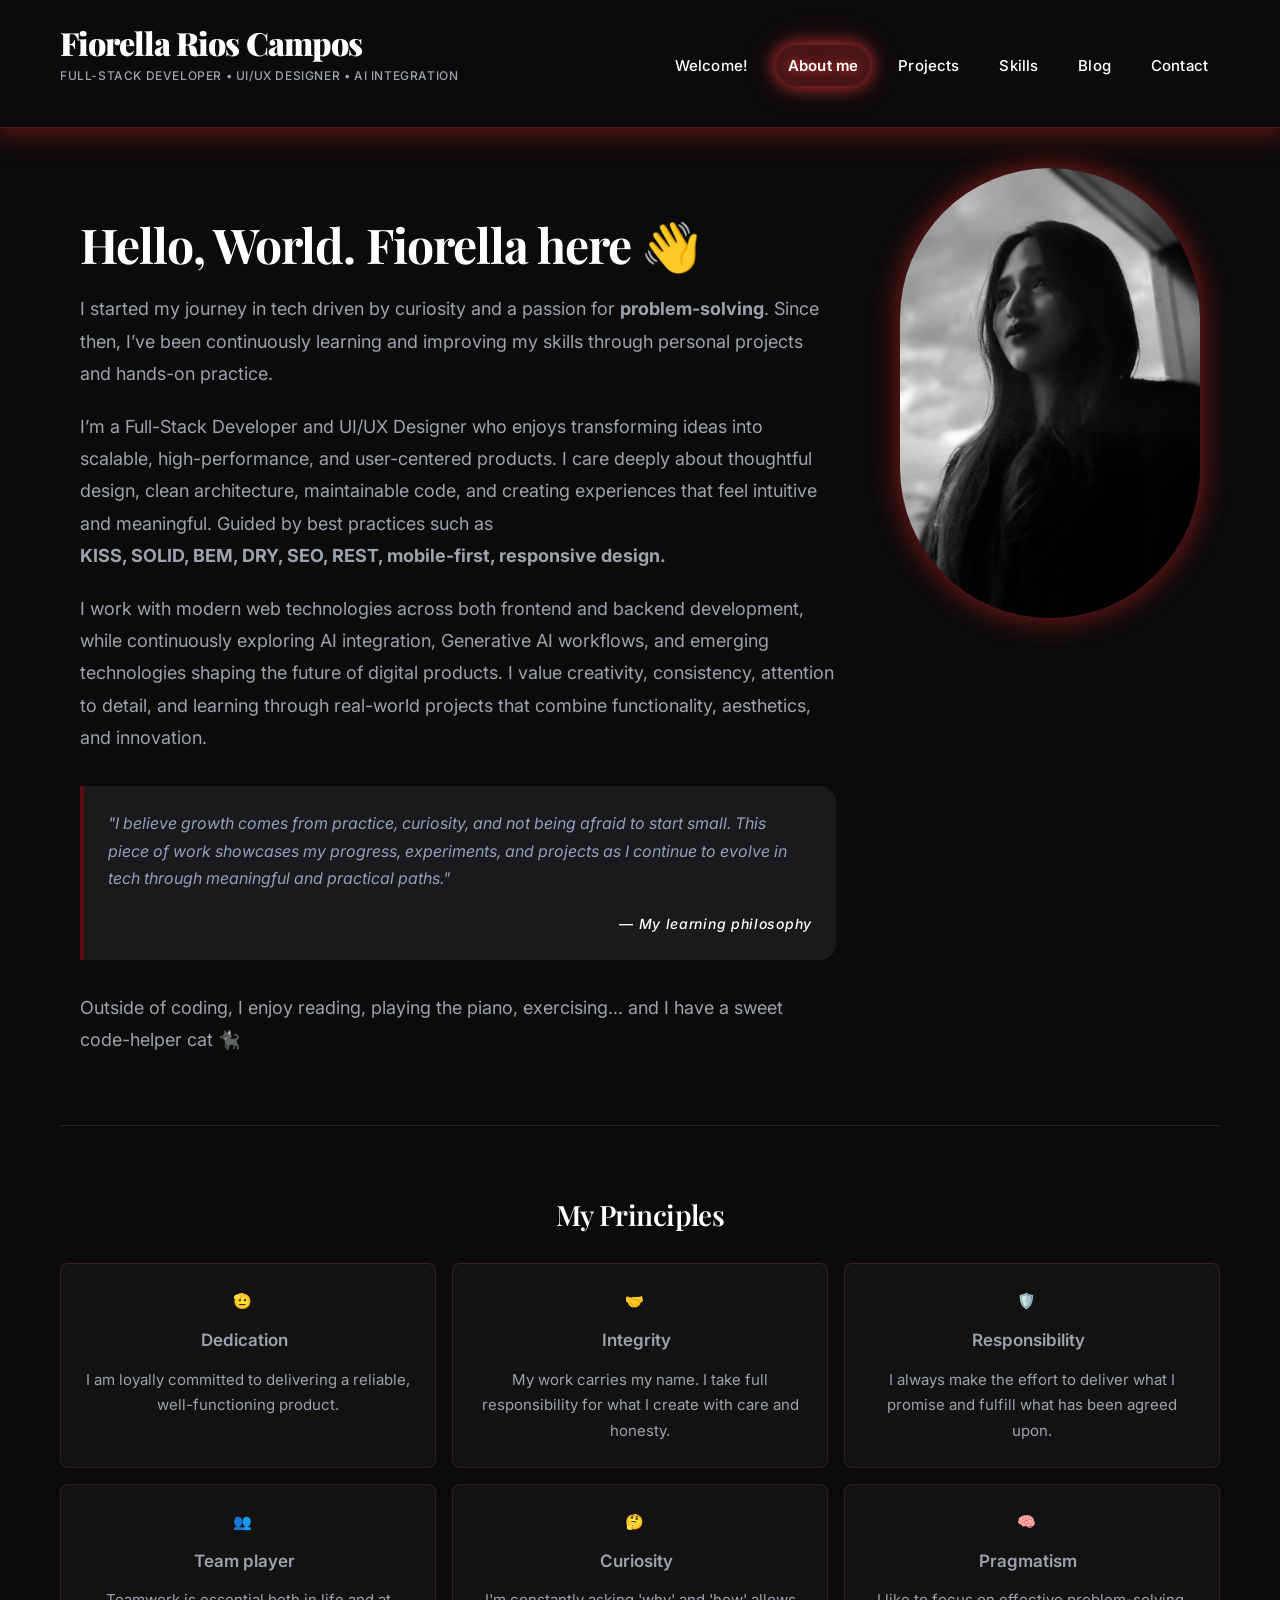
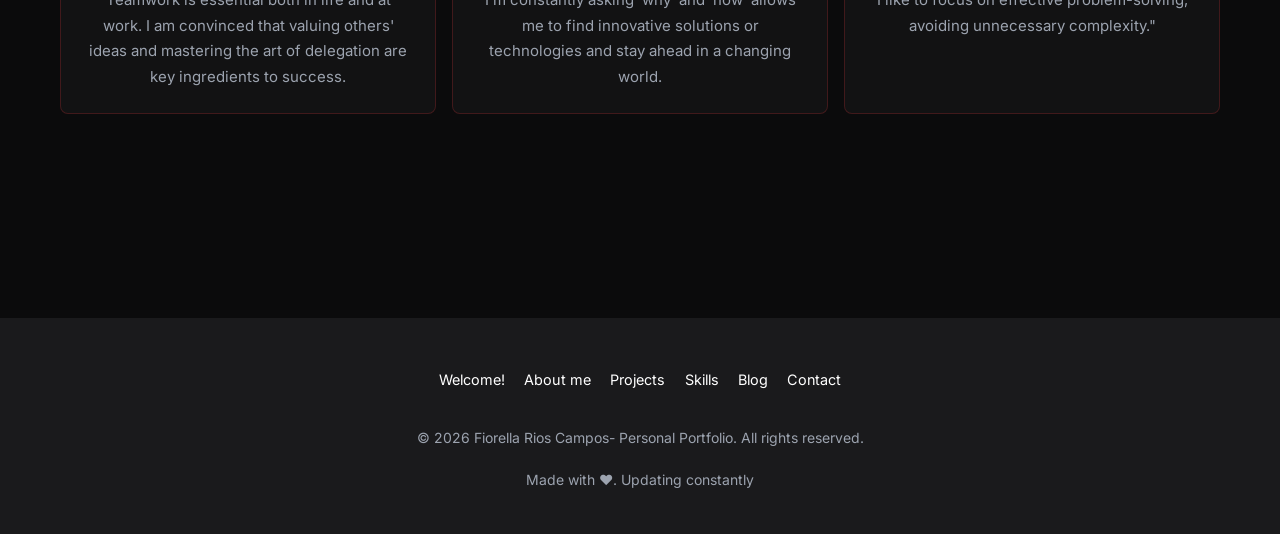
==== commit a124a323: "skills update" ====
--- a/about.html
+++ b/about.html
@@ -48,7 +48,7 @@
         <div class="header__container">
             <div class="header__brand">
                 <h1 class="header__name">Fiorella Rios Campos</h1>
-                <p class="header__tagline">Professional Web Developer and UI/UX designer + AI implementation</p>
+                <p class="header__tagline">Full-Stack Developer • UI/UX Designer • AI Integration</p>
             </div>
 
         <nav class="nav">
@@ -88,9 +88,9 @@
                 <h2 class="about__title">Hello, World. Fiorella here 👋</h2>
                 <p class="about__text">I started my journey in tech driven by curiosity and a passion for <b>problem-solving</b>. Since then, I’ve been continuously learning and improving my skills through personal projects and hands-on practice.</p>
 
-                <p class="about__text">I’m a web development enthusiast who enjoys turning ideas into functional, clean, and user-friendly web interfaces. I care deeply about writing readable and maintainable code, and I’m guided by best practices such as <b>KISS, SOLID, BEM, DRY, SEO, REST, mobile-first, responsive design.</b>
+                <p class="about__text">I’m a Full-Stack Developer and UI/UX Designer who enjoys transforming ideas into scalable, high-performance, and user-centered products. I care deeply about thoughtful design, clean architecture, maintainable code, and creating experiences that feel intuitive and meaningful. Guided by best practices such as <b>KISS, SOLID, BEM, DRY, SEO, REST, mobile-first, responsive design.</b>
 
-                <p class="about__text">I enjoy working with HTML, CSS, and JavaScript! Sometimes I experiment with JavaScript frameworks like React or Angular. Currently, I’m  expanding my knowledge of <b>modern web development tools and workflows.</b>  I value consistency, attention to detail, and learning by doing.</p>
+                <p class="about__text">I work with modern web technologies across both frontend and backend development, while continuously exploring AI integration, Generative AI workflows, and emerging technologies shaping the future of digital products. I value creativity, consistency, attention to detail, and learning through real-world projects that combine functionality, aesthetics, and innovation.</p>
  </p>
                 <blockquote class="about__quote"> 
                     <p class="about__quote-text">"I believe growth comes from practice, curiosity, and not being afraid to start small. This piece of work showcases my progress, experiments, and projects as I continue to evolve in tech through meaningful and practical paths."</p>
--- a/assets/css/styles.css
+++ b/assets/css/styles.css
@@ -900,45 +900,73 @@
 
 .skill__progress--css {
   --index: 1;
-  width: 98%;
+  width: 100%;
   background: linear-gradient(90deg, #06b6d4 0%, #22d3ee 100%);
 }
 
 .skill__progress--js {
   --index: 2;
-  width: 98%;
+  width: 100%;
   background: linear-gradient(90deg, #fbbf24 0%, #fde047 100%);
   animation-duration: 0.8s;
 }
 
 .skill__progress--git{
   --index: 3;
-  width: 90%;
+  width: 100%;
   background: linear-gradient(90deg, #f05032 0%, #fb7185 100%);
 }
 
 .skill__progress--cwc{
   --index: 4;
-  width: 85%;
+  width: 100%;
   background: linear-gradient(90deg, #10b981 0%, #34d399 100%);
 }
 
 .skill__progress--typescript{
   --index: 5;
-  width: 70%;
+  width: 100%;
   background: linear-gradient(90deg, #3178c6 0%, #60a5fa 100%);
 }
 
 .skill__progress--python{
   --index: 5;
-  width: 70%;
+  width: 90%;
   background: linear-gradient(90deg, #3776ab 0%, #ffd43b 100%);
+}
+
+.skill__progress--MT{
+  --index: 7;
+  width: 100%;
+  background: linear-gradient(90deg, #0a9c6e9f 0%, #0a9c6e9f  100%);
 }
 
 .skill__progress--react{
   --index: 6;
-  width: 60%;
+  width: 100%;
   background: linear-gradient(90deg, #61dafb 0%, #a5f3fc 100%);
+}
+
+.skill__progress--tailwind{
+  --index: 8;
+  width: 100%;
+  background: linear-gradient(90deg, #7e06d4 0%, #7e06d4 100%);
+}
+
+.skill__progress--node{
+  --index: 9;
+  width: 95%;
+  background: linear-gradient(90deg, #96d406 0%, #96d406 100%);
+}
+.skill__progress--next{
+  --index: 10;
+  width: 95%;
+  background: linear-gradient(90deg, #2506d4 0%, #2506d4 100%);
+}
+.skill__progress--express{
+  --index: 11;
+  width: 95%;
+  background: linear-gradient(90deg, #d4066d 0%, #d4066d 100%);
 }
 
 /* --- Animations --- */
@@ -1704,4 +1732,132 @@
     left: 0;
     width: 100%;
     height: 100%;
+}
+
+/* ===================================== */
+/* === SKILLS SECTION — MODERN REDESIGN === */
+/* ===================================== */
+
+/* Per-category color palette (harmonized warm-to-cool spectrum) */
+/* Each group sets --bar-rgb, used by its number, line, and bars */
+.skills__group--core    { --bar-rgb: var(--primary-red); }         /* 255, 59, 63   — crimson */
+.skills__group--frontend { --bar-rgb: 244, 114, 182; }              /* rose pink */
+.skills__group--ai       { --bar-rgb: 56, 189, 248; }               /* electric cyan */
+.skills__group--dev      { --bar-rgb: 168, 85, 247; }               /* royal purple */
+
+/* Tagline — editorial italic line under the title */
+.skills__tagline {
+    text-align: center;
+    color: var(--color-gray-light);
+    font-family: var(--font-titles);
+    font-style: italic;
+    font-size: 1.0625rem;
+    font-weight: 400;
+    max-width: 580px;
+    margin: 2rem auto 3.5rem;
+    line-height: 1.7;
+    letter-spacing: 0.01em;
+}
+
+/* Numbered category headers (magazine-style) */
+.skills__category {
+    display: flex;
+    align-items: center;
+    gap: 1.25rem;
+    margin-top: 4rem;
+    margin-bottom: 2rem;
+    font-family: var(--font-main);
+    font-size: 0.8rem;
+    font-weight: 600;
+    letter-spacing: 0.3em;
+    text-transform: uppercase;
+    color: var(--color-white);
+    line-height: 1.2;
+}
+
+.skills__group:first-of-type .skills__category {
+    margin-top: 2.5rem;
+}
+
+.skills__category-num {
+    font-family: var(--font-titles);
+    font-size: 1.75rem;
+    font-weight: 700;
+    color: rgb(var(--bar-rgb, var(--primary-red)));
+    letter-spacing: 0;
+    text-shadow: 0 0 16px rgba(var(--bar-rgb, var(--primary-red)), 0.6);
+    line-height: 1;
+    flex-shrink: 0;
+}
+
+.skills__category-text {
+    flex-shrink: 0;
+}
+
+.skills__category-line {
+    flex: 1;
+    height: 1px;
+    background: linear-gradient(90deg,
+        rgba(var(--bar-rgb, var(--primary-red)), 0.5) 0%,
+        rgba(var(--bar-rgb, var(--primary-red)), 0.05) 60%,
+        transparent 100%);
+    min-width: 40px;
+}
+
+/* Skill row refinements — no percentage label, tighter rhythm */
+.skills__list .skill {
+    grid-template-columns: 1fr;
+    grid-template-rows: auto auto;
+    gap: 0.65rem;
+    margin-bottom: 1.5rem;
+    transition: transform 0.35s ease;
+}
+
+.skills__list .skill__name {
+    grid-column: 1;
+    grid-row: 1;
+    font-size: 0.95rem;
+    font-weight: 500;
+    font-family: var(--font-main);
+    color: var(--color-white);
+    letter-spacing: 0.015em;
+    margin: 0;
+}
+
+.skills__list .skill__bar {
+    grid-column: 1;
+    grid-row: 2;
+    height: 6px;
+    background-color: rgba(255, 255, 255, 0.04);
+    border: 1px solid rgba(255, 255, 255, 0.03);
+    border-radius: 10px;
+    overflow: hidden;
+    position: relative;
+}
+
+/* Default fill — uses the category's --bar-rgb variable */
+.skill__progress:not([class*="skill__progress--"]) {
+    background: linear-gradient(90deg,
+        rgba(var(--bar-rgb, var(--primary-red)), 0.75) 0%,
+        rgba(var(--bar-rgb, var(--primary-red)), 1) 100%);
+    box-shadow:
+        0 0 12px rgba(var(--bar-rgb, var(--primary-red)), 0.5),
+        0 0 24px rgba(var(--bar-rgb, var(--primary-red)), 0.2);
+    animation-delay: 0s;
+}
+
+/* Subtle hover lift + intensified glow */
+.skills__list .skill:hover {
+    transform: translateX(4px);
+}
+
+.skills__list .skill:hover .skill__progress:not([class*="skill__progress--"]) {
+    box-shadow:
+        0 0 16px rgba(var(--bar-rgb, var(--primary-red)), 0.75),
+        0 0 32px rgba(var(--bar-rgb, var(--primary-red)), 0.35);
+}
+
+/* Breathing room before Currently Exploring card */
+.learning {
+    margin-top: 4rem;
 }
